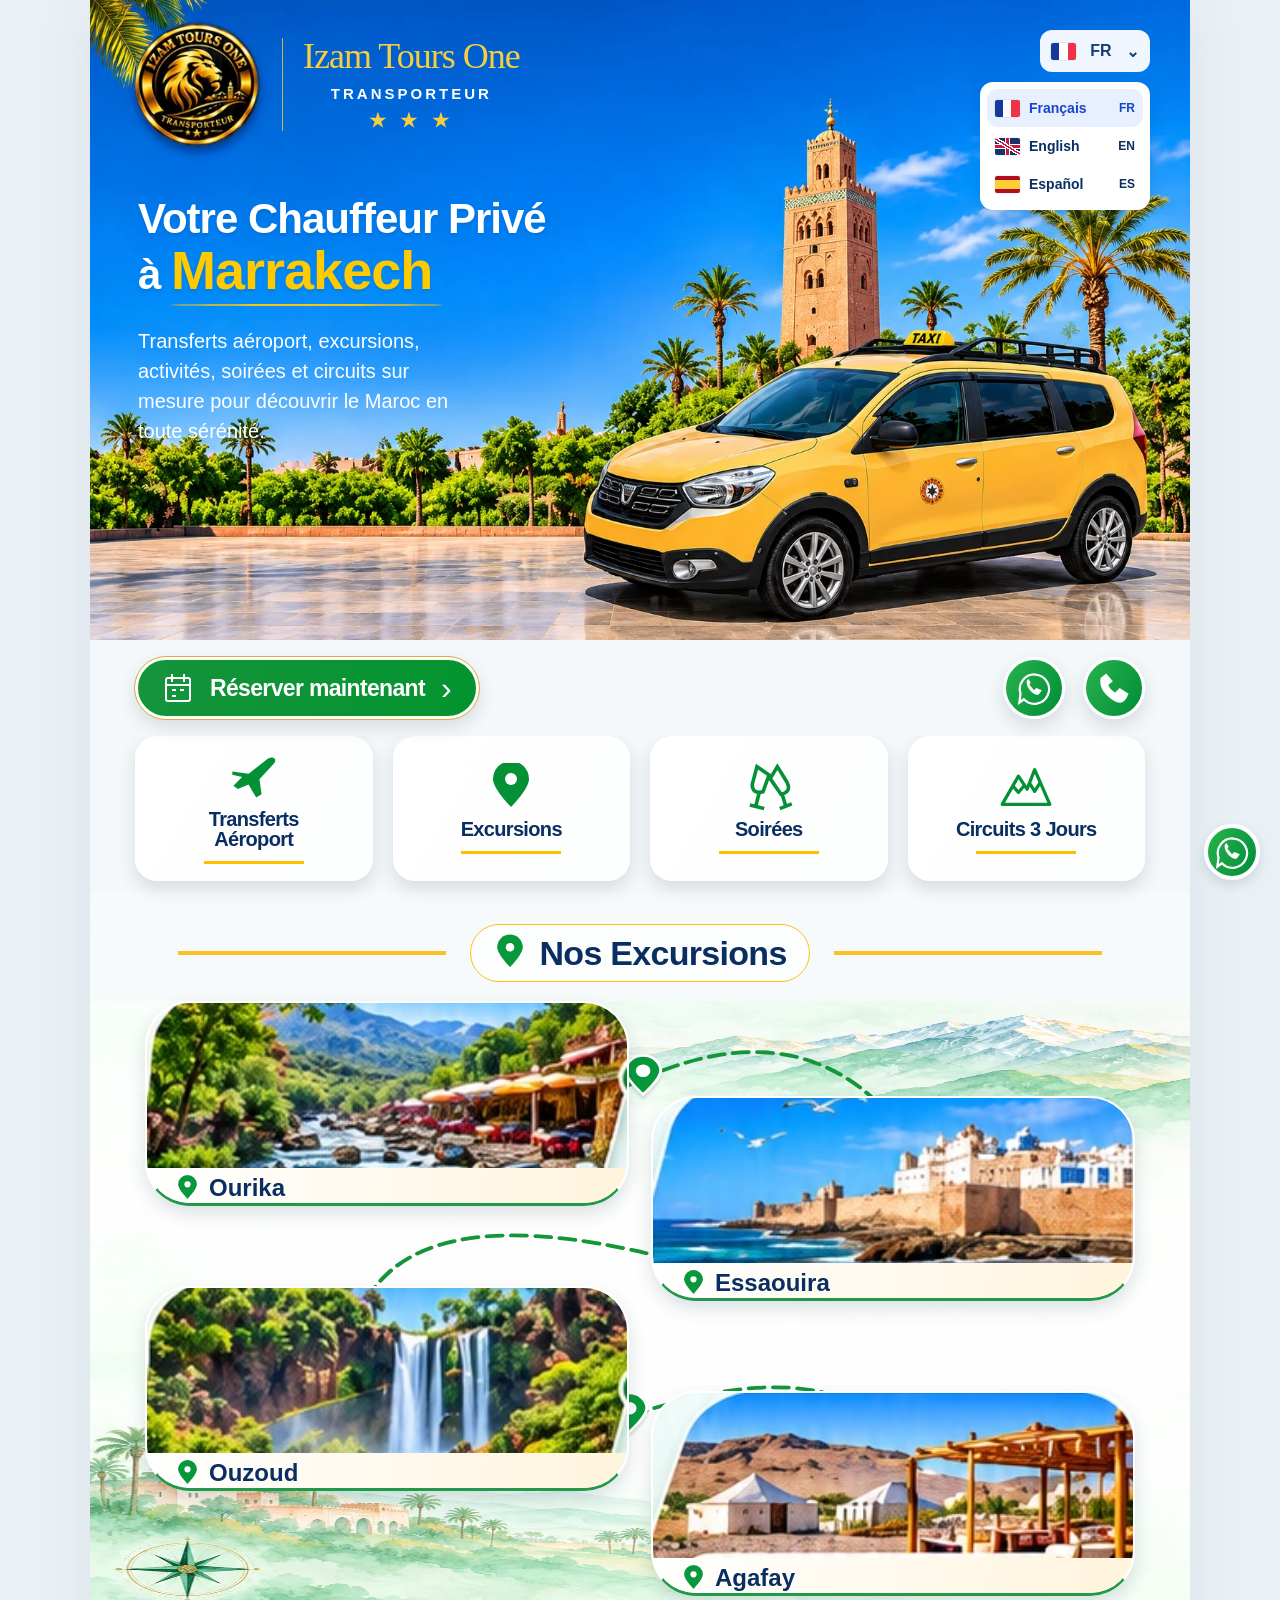
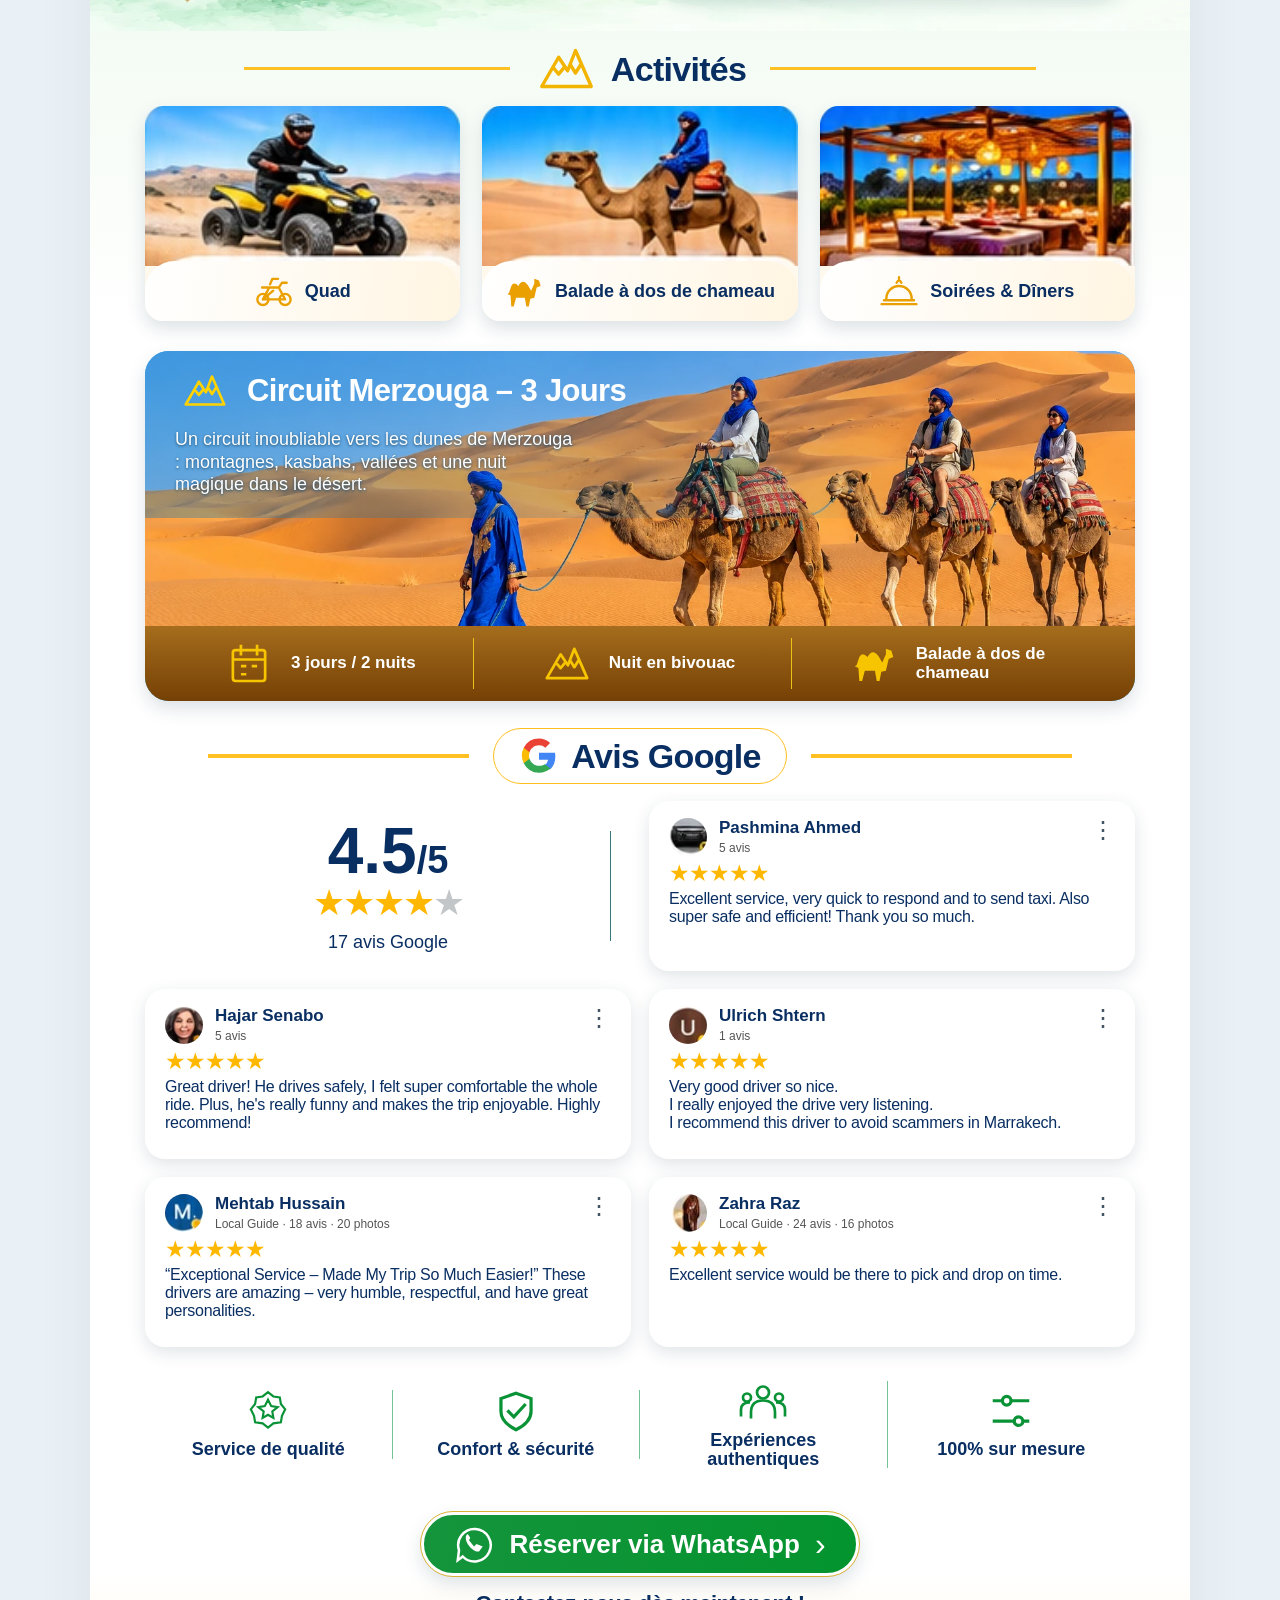
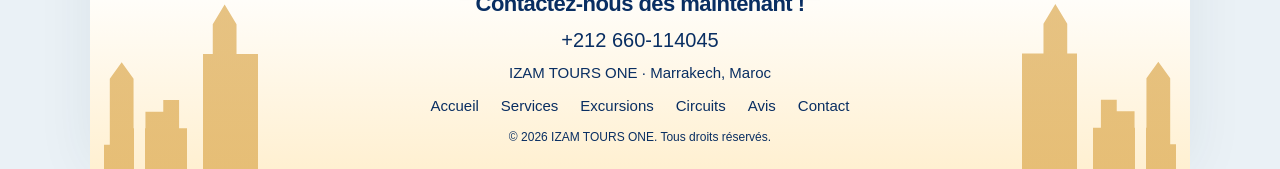
==== index.html @ 0bc553b9 "Build Izam Tours multilingual landing page" ====
<!doctype html>
<html lang="fr"><head><meta charset="utf-8"><meta name="viewport" content="width=device-width,initial-scale=1"><title>IZAM TOURS ONE — Chauffeur privé à Marrakech</title><meta name="description" content="Transport privé à Marrakech avec IZAM TOURS ONE : transferts aéroport, Ourika, Essaouira, Ouzoud, Agafay et circuit Merzouga."><meta property="og:title" content="IZAM TOURS ONE — Marrakech"><meta property="og:description" content="Transferts, excursions et circuits privés au Maroc."><meta property="og:image" content="assets/images/hero-generated.webp"><link rel="stylesheet" href="css/style.css"><link rel="stylesheet" href="css/reference.css"><script defer src="js/app.js"></script></head>
<body><svg class="sprite" xmlns="http://www.w3.org/2000/svg"><defs><symbol id="pin" viewBox="0 0 24 24"><path d="M12 22S3 13 3 8a9 9 0 0 1 18 0c0 5-9 14-9 14Z" fill="currentColor"/><circle cx="12" cy="8" r="3" fill="white"/></symbol><symbol id="mountain" viewBox="0 0 48 40"><path d="m2 36 15-26 8 12 7-18 14 32H2Zm10-17 5 6 5-6m5-3 5 8 5-8" fill="none" stroke="currentColor" stroke-width="3" stroke-linejoin="round"/></symbol><symbol id="plane" viewBox="0 0 48 40"><path d="m4 15 15 2L37 3c5-3 9 1 5 5L29 22l2 14-5 3-7-12-10 4-4-3 8-8-9-2Z" fill="currentColor"/></symbol><symbol id="wa" viewBox="0 0 32 32"><path d="M7 26 3 29l1-8a13 13 0 1 1 3 5Z" fill="none" stroke="currentColor" stroke-width="2"/><path d="M11 8c-5 3 3 15 9 14l3-4-5-2-2 2-4-5 1-2Z" fill="currentColor"/></symbol><symbol id="calendar" viewBox="0 0 32 32"><rect x="4" y="6" width="24" height="23" rx="2" fill="none" stroke="currentColor" stroke-width="2"/><path d="M4 13h24M10 2v8M22 2v8M10 18h4m4 0h4m-12 6h4" stroke="currentColor" stroke-width="2"/></symbol><symbol id="glass" viewBox="0 0 40 40"><path d="m10 3-4 15q0 8 9 6l5-14Zm2 21-3 12m-5-1 12 3M27 3l8 13q4 8-5 10L21 13Zm4 23 3 10m-5 2 10-4" fill="none" stroke="currentColor" stroke-width="3"/></symbol><symbol id="shield" viewBox="0 0 40 40"><path d="m20 3 14 5v12q0 10-14 17Q6 30 6 20V8ZM12 19l6 6 11-12" fill="none" stroke="currentColor" stroke-width="3"/></symbol><symbol id="quad" viewBox="0 0 48 40"><g fill="none" stroke="currentColor" stroke-width="3" stroke-linecap="round" stroke-linejoin="round"><circle cx="10" cy="30" r="7"/><circle cx="38" cy="30" r="7"/><path d="m10 30 8-15h12l8 15H10l13-11m-4-8 3-7h7m1 11 4-6h6M16 15H9"/></g></symbol>
<symbol id="camel" viewBox="0 0 48 40"><path d="m5 22 3-9q3-6 9 0 5-10 12-1l4 7 4-9V4l6 2 2 7-5 2-3 13-5 1-2 10h-3l-2-11H14l-3 11H8L7 25 3 23Z" fill="currentColor"/></symbol>
<symbol id="dinner" viewBox="0 0 48 40"><g fill="none" stroke="currentColor" stroke-width="3" stroke-linecap="round"><path d="M5 31h38M2 36h44M8 29a16 16 0 0 1 32 0M21 9q3-6 6 0M24 4V2"/></g></symbol>
<symbol id="people" viewBox="0 0 48 40"><g fill="none" stroke="currentColor" stroke-width="2.7"><circle cx="24" cy="10" r="6"/><circle cx="8" cy="15" r="4"/><circle cx="40" cy="15" r="4"/><path d="M12 36v-6q0-12 12-12t12 12v6M2 34v-7q0-7 9-7m26 0q9 0 9 7v7"/></g></symbol>
<symbol id="sliders" viewBox="0 0 40 40"><g fill="none" stroke="currentColor" stroke-width="3"><path d="M3 10h9m8 0h17M3 29h20m8 0h6"/><circle cx="16" cy="10" r="4"/><circle cx="27" cy="29" r="4"/></g></symbol>
<symbol id="badge" viewBox="0 0 40 40"><path d="m20 2 5 4 6 1 1 6 4 5-3 6-1 6-7 1-5 4-5-4-7-1-1-6-3-6 4-5 1-6 6-1Zm0 7 3 6 6 1-5 4 1 6-5-3-5 3 1-6-5-4 6-1Z" fill="none" stroke="currentColor" stroke-width="2"/></symbol>
<symbol id="phone" viewBox="0 0 32 32"><path d="M9 3 4 7q-2 12 13 21 6 3 10-3l2-4-8-5-4 4q-5-3-6-7l4-3Z" fill="currentColor"/></symbol></defs></svg>
<main><section class="hero" id="home"><img class="hero-photo" src="assets/images/hero-generated.webp" alt="Taxi jaune IZAM TOURS ONE devant la Koutoubia et les palmiers de Marrakech" fetchpriority="high"><header><a class="brand" href="#home"><img src="assets/images/logo.webp" alt="IZAM TOURS ONE"><span>Izam Tours One<small>TRANSPORTEUR</small><b>★ ★ ★</b></span></a><div class="header-controls"><button id="languageToggle" aria-expanded="true" aria-controls="languages"> <span id="currentFlag" class="flag fr"></span><span id="currentLanguage">FR</span><span>⌄</span></button><div id="languages"><button data-lang="fr"><span class="flag fr"></span>Français <small>FR</small></button><button data-lang="en"><span class="flag en"></span>English <small>EN</small></button><button data-lang="es"><span class="flag es"></span>Español <small>ES</small></button></div><button class="menu-toggle" id="menuToggle" aria-expanded="false" aria-controls="navigation" data-label="menu">☰</button></div><nav id="navigation" hidden></nav></header><div class="hero-copy"><h1><span data-i18n="heading">Votre Chauffeur Privé</span><br><span data-i18n="in">à</span> <em>Marrakech</em></h1><p data-i18n="intro"></p></div></section>
<div class="hero-actions"><button class="primary" data-book><svg><use href="#calendar"/></svg><span data-i18n="book"></span><b>›</b></button><button class="circle" data-wa="general" data-label="whatsapp"><svg><use href="#wa"/></svg></button><a class="circle phone" href="tel:+212660114045" data-label="call"><svg aria-hidden="true"><use href="#phone"/></svg></a></div>
<section class="services" id="services"></section>
<section class="excursions" id="excursions"><h2><span><svg><use href="#pin"/></svg><span data-i18n="excursions"></span></span></h2><div class="routes"><svg class="route-lines" viewBox="0 0 576 420" preserveAspectRatio="none" aria-hidden="true"><defs><marker id="routeArrow" viewBox="0 0 10 10" refX="8" refY="5" markerWidth="4" markerHeight="4" orient="auto-start-reverse"><path d="M0 0 10 5 0 10" fill="#149638" stroke="none"/></marker></defs><path d="M276 59Q390-8 450 105M305 172Q130 120 120 240M270 282Q430 210 470 350" marker-end="url(#routeArrow)"/><g class="route-pins"><use href="#pin" x="276" y="35" width="27" height="32"/><use href="#pin" x="300" y="150" width="27" height="32"/><use href="#pin" x="268" y="260" width="27" height="32"/></g></svg><div id="destinations"></div></div></section>
<section class="activities" id="activities"><h2><span><svg class="gold"><use href="#mountain"/></svg><span data-i18n="activities"></span></span></h2><div class="activity-grid" id="activityCards"></div></section>
<section class="desert" id="tours"><img src="assets/images/merzouga-generated.webp" alt="Caravane de chameaux dans les dunes du Sahara à Merzouga" loading="lazy"><div class="desert-copy"><h2><svg><use href="#mountain"/></svg><span data-i18n="merzougaTitle"></span></h2><p data-i18n="merzougaDescription"></p></div><div class="desert-features"><span><svg aria-hidden="true"><use href="#calendar"/></svg><b data-i18n="nights"></b></span><span><svg aria-hidden="true"><use href="#mountain"/></svg><b data-i18n="camp"></b></span><span><svg aria-hidden="true"><use href="#camel"/></svg><b data-i18n="camel"></b></span></div><button class="desert-book" data-wa="merzouga" data-i18n="bookTour"></button></section>
<section class="reviews" id="reviews"><h2><span><svg class="google" aria-label="Google" viewBox="0 0 48 48"><path fill="#4285f4" d="M43.6 24.5c0-1.5-.1-3-.4-4.5H24v8.5h11a9.4 9.4 0 0 1-4.1 6.2v5.2h6.7c3.9-3.6 6-8.9 6-15.4Z"/><path fill="#34a853" d="M24 44c5.5 0 10.1-1.8 13.6-5l-6.7-5.2c-1.8 1.2-4.1 2-6.9 2-5.3 0-9.8-3.6-11.4-8.5H5.7v5.3A20.5 20.5 0 0 0 24 44Z"/><path fill="#fbbc05" d="M12.6 27.3a12.3 12.3 0 0 1 0-7.8v-5.3H5.7a20.4 20.4 0 0 0 0 18.4Z"/><path fill="#ea4335" d="M24 11.2c3 0 5.5 1 7.6 3l5.7-5.7A19.2 19.2 0 0 0 24 3 20.5 20.5 0 0 0 5.7 14.2l6.9 5.3c1.6-4.9 6.1-8.3 11.4-8.3Z"/></svg><span data-i18n="reviews"></span></span></h2><div class="reviews-grid"><div class="rating"><strong>4.5<small>/5</small></strong><div class="stars">★★★★<span>★</span></div><p data-i18n="reviewCount"></p></div><article><div class="review-top"><img class="review-avatar" src="assets/images/reviewer-pashmina.webp" alt="" loading="lazy"><div><h3>Pashmina Ahmed</h3><small>5 avis</small></div></div><div class="stars">★★★★★</div><p>Excellent service, very quick to respond and to send taxi. Also super safe and efficient! Thank you so much.</p></article><article><div class="review-top"><img class="review-avatar" src="assets/images/reviewer-hajar.webp" alt="" loading="lazy"><div><h3>Hajar Senabo</h3><small>5 avis</small></div></div><div class="stars">★★★★★</div><p>Great driver! He drives safely, I felt super comfortable the whole ride. Plus, he's really funny and makes the trip enjoyable. Highly recommend!</p></article><article><div class="review-top"><img class="review-avatar" src="assets/images/reviewer-ulrich.webp" alt="" loading="lazy"><div><h3>Ulrich Shtern</h3><small>1 avis</small></div></div><div class="stars">★★★★★</div><p>Very good driver so nice.<br>I really enjoyed the drive very listening.<br>I recommend this driver to avoid scammers in Marrakech.</p></article><article><div class="review-top"><img class="review-avatar" src="assets/images/reviewer-mehtab.webp" alt="" loading="lazy"><div><h3>Mehtab Hussain</h3><small>Local Guide · 18 avis · 20 photos</small></div></div><div class="stars">★★★★★</div><p>“Exceptional Service – Made My Trip So Much Easier!” These drivers are amazing – very humble, respectful, and have great personalities.</p></article><article><div class="review-top"><img class="review-avatar" src="assets/images/reviewer-zahra.webp" alt="" loading="lazy"><div><h3>Zahra Raz</h3><small>Local Guide · 24 avis · 16 photos</small></div></div><div class="stars">★★★★★</div><p>Excellent service would be there to pick and drop on time.</p></article></div></section>
<section class="trust" id="trust"></section><footer id="contact"><button class="primary" data-wa="general"><svg><use href="#wa"/></svg><span data-i18n="finalCta"></span><b>›</b></button><h3 data-i18n="contactNow"></h3><a href="tel:+212660114045">+212 660-114045</a><p>IZAM TOURS ONE · Marrakech, Maroc</p><nav id="footerNav"></nav><small>© <span id="year"></span> IZAM TOURS ONE. <span data-i18n="rights"></span></small></footer></main>
<button class="floating-wa circle" data-wa="general" data-label="whatsapp"><svg><use href="#wa"/></svg></button>
<dialog id="reservation"><button class="close" id="closeModal" data-label="close">×</button><h2 data-i18n="reservation"></h2><form id="bookingForm"><label><span data-i18n="service"></span><select name="service" id="serviceSelect" required></select></label><label id="transferField"><span data-i18n="transfer"></span><select name="transfer"><option value="airport_arrival" data-i18n="arrival"></option><option value="airport_departure" data-i18n="departure"></option></select></label><div class="form-row"><label><span data-i18n="date"></span><input type="date" name="date" required></label><label><span data-i18n="passengers"></span><input type="number" name="passengers" min="1" max="50" value="2" required></label></div><label><span data-i18n="pickup"></span><input name="pickup" required maxlength="200"></label><label><span data-i18n="destination"></span><input name="destination" maxlength="200"></label><label><span data-i18n="name"></span><input name="name" autocomplete="name" maxlength="100"></label><label><span data-i18n="details"></span><textarea name="details" rows="3" maxlength="1500"></textarea></label><p class="privacy" data-i18n="privacy"></p><p id="formError" role="alert"></p><button class="primary" type="submit"><svg><use href="#wa"/></svg><span data-i18n="confirm"></span></button></form></dialog></body></html>
---- css/style.css ----
:root{--blue:#092e62;--green:#07983b;--gold:#ffbe00;--shadow:0 5px 12px #12324824}*{box-sizing:border-box}html{scroll-behavior:smooth;scroll-padding-top:20px}body{margin:0;color:var(--blue);font-family:Arial,Helvetica,sans-serif;background:#edf6f8}button,input,select,textarea{font:inherit}button,a{-webkit-tap-highlight-color:transparent}button{cursor:pointer}button:focus-visible,a:focus-visible,input:focus-visible,select:focus-visible,textarea:focus-visible{outline:3px solid #ffbc00;outline-offset:4px}a{color:inherit;text-decoration:none}button{color:inherit}svg{width:32px;height:32px;flex-shrink:0}.sprite{position:absolute;width:0;height:0}main{max-width:900px;margin:auto;background:linear-gradient(#f7fafc 25%,#f0fbf1 45%,white 65%);overflow:hidden;box-shadow:0 0 55px #14334b12}.hero{position:relative;aspect-ratio:576/414;isolation:isolate;background:#0876ce}.hero-photo{position:absolute;width:100%;height:100%;object-fit:cover;z-index:-2}.hero:after{content:'';position:absolute;inset:0 39% 23% 0;background:linear-gradient(105deg,#07519b 10%,#0478ce 70%,transparent);z-index:-1}header{display:flex;align-items:flex-start;justify-content:space-between;padding:2% 5%;position:relative}.brand{display:flex;align-items:center;gap:12px;width:76%}.brand img{width:30%;border-radius:50%;box-shadow:0 3px 5px #0006}.brand>span{font-family:Georgia,serif;color:#ffd242;font-size:clamp(18px,4.7vw,39px);white-space:nowrap}.brand small{display:block;text-align:center;font:600 clamp(9px,1.8vw,18px) Arial;letter-spacing:3px;color:white;margin-top:8px}.brand b{display:block;font-size:18px;text-align:center;margin-top:4px}.header-controls{position:relative;display:flex;gap:6px;align-items:center}#languageToggle{display:flex;align-items:center;gap:6px;border:0;background:#eff6ff;border-radius:11px;padding:9px;color:#153d76;font-weight:bold}#languages{position:absolute;right:0;top:44px;background:white;padding:6px;border-radius:13px;box-shadow:var(--shadow);z-index:10;min-width:152px}#languages button{display:flex;align-items:center;gap:9px;border:0;background:white;width:100%;padding:10px;border-radius:7px;text-align:left}#languages button:hover{background:#eaf1ff}#languages small{margin-left:auto}.flag{display:inline-block;width:23px;height:16px;border-radius:2px;box-shadow:0 0 1px #888}.fr{background:linear-gradient(90deg,#173a9a 33%,white 33% 66%,#ed3345 66%)}.es{background:linear-gradient(#b30d21 25%,#ffce34 25% 75%,#b30d21 75%)}.en{background:linear-gradient(32deg,transparent 43%,white 43% 48%,#cf1435 48% 53%,white 53% 58%,transparent 58%),linear-gradient(90deg,transparent 39%,white 39% 44%,#cf1435 44% 57%,white 57% 62%,transparent 62%),linear-gradient(transparent 33%,white 33% 39%,#cf1435 39% 60%,white 60% 66%,transparent 66%),#16346b}.menu-toggle{background:white;border:0;border-radius:7px;padding:7px;font-size:18px}#navigation{position:absolute;right:5%;top:65px;z-index:9;background:white;border-radius:12px;padding:15px;box-shadow:var(--shadow)}#navigation a{display:block;padding:9px}.hero-copy{padding:0 6%;position:relative;margin-top:0}.hero h1{font-size:clamp(23px,5.2vw,46px);line-height:1.12;margin:4px 0 20px;color:white;max-width:70%;letter-spacing:-.5px}.hero h1 em{font-style:normal;color:#ffca00;font-size:1.12em}.hero-copy p{color:white;font-size:clamp(13px,2.8vw,23px);line-height:1.3;width:48%;margin:0}.hero-actions{display:flex;gap:12px;align-items:center;padding:0 5%;margin-top:-2px;position:relative}.primary{display:inline-flex;align-items:center;justify-content:center;gap:12px;border:2px solid white;outline:1px solid #e5b33a;background:linear-gradient(100deg,#15943c,#03942e);box-shadow:var(--shadow);color:white;border-radius:40px;font-weight:800;font-size:clamp(15px,3.3vw,25px);padding:12px 20px;min-height:52px}.primary b{font-size:32px;line-height:20px}.hero-actions .primary{margin-right:auto}.circle{display:flex;align-items:center;justify-content:center;background:linear-gradient(120deg,#28b34d,#008d37);border:2px solid white;border-radius:50%;width:54px;height:54px;color:white;box-shadow:var(--shadow);flex-shrink:0}.phone{font-size:32px}.services{display:grid;grid-template-columns:repeat(4,1fr);gap:10px;margin:14px 5% 12px}.service{border:0;border-radius:20px;background:linear-gradient(120deg,white,#fdfefe);box-shadow:var(--shadow);min-height:107px;font-weight:800;font-size:clamp(12px,2.7vw,20px);padding:12px 4px;display:flex;flex-direction:column;align-items:center;justify-content:center;gap:5px}.service svg{color:#049135;width:42px;height:38px}.service:after{content:'';width:50%;height:3px;background:var(--gold);margin-top:3px}h2{font-size:clamp(23px,4.6vw,35px);margin:16px 5%;display:flex;align-items:center;gap:14px;justify-content:center}h2:before,h2:after{content:'';height:2px;background:#ffc024;flex:1}h2>span{display:flex;align-items:center;gap:8px;white-space:nowrap}.excursions h2>span,.reviews h2>span{border:1px solid #ffbe20;border-radius:30px;padding:6px 15px;background:#ffffffb0}h2 svg{color:var(--green)}.routes{position:relative;height:420px;margin:0 5%;background:radial-gradient(ellipse at 95% 40%,#bdece960,transparent 60%),radial-gradient(ellipse at 10% 90%,#b2e9ba55,transparent 65%)}.route-lines{position:absolute;inset:0;width:100%;height:100%;overflow:visible}.route-lines path{stroke:#149638;stroke-width:2.5;stroke-dasharray:9 5;fill:none;stroke-linecap:round}.mountain-decoration{position:absolute;right:4%;top:-25px;color:#9bd5ba70;font-size:140px;line-height:1}.destination{position:absolute;width:51%;background:linear-gradient(100deg,white,#fff8e7);border:0;border-bottom:2px solid #239f48;border-radius:38px 38px 35px 35px;overflow:hidden;padding:0;box-shadow:var(--shadow);text-align:left;transition:transform .2s}.destination:nth-child(1){left:0;top:0}.destination:nth-child(2){right:0;top:70px}.destination:nth-child(3){left:0;top:185px}.destination:nth-child(4){right:0;top:255px}.destination img{width:100%;height:105px;object-fit:cover;display:block}.destination span{display:flex;align-items:center;gap:6px;font-weight:800;font-size:22px;padding:2px 20px}.destination svg{color:var(--green);width:25px;height:29px}.destination:hover,.activity:hover,.service:hover{transform:translateY(-4px)}.gold{color:#efaf00} .activities h2{margin-top:0}.activity-grid{display:grid;grid-template-columns:repeat(3,1fr);gap:12px;margin:0 5% 16px}.activity{padding:0;border:0;overflow:hidden;border-radius:15px;background:#fff9ed;box-shadow:var(--shadow);transition:transform .2s}.activity img{width:100%;height:105px;object-fit:cover;display:block}.activity span{min-height:46px;display:flex;align-items:center;justify-content:center;gap:7px;font-size:clamp(12px,2.4vw,19px);font-weight:800;padding:5px}.activity svg{color:#e9a000}.desert{position:relative;margin:0 5% 10px;overflow:hidden;border-radius:18px;box-shadow:var(--shadow);background:#068ee1;min-height:240px;color:white}.desert>img{display:block;width:100%;height:230px;object-fit:cover}.desert-copy{position:absolute;top:0;left:0;padding:10px 20px;background:linear-gradient(90deg,#1786c78c,transparent);width:100%}.desert h2{margin:0;font-size:clamp(18px,3.7vw,30px);justify-content:flex-start;gap:7px}.desert h2:before,.desert h2:after{display:none}.desert h2 svg{color:#ffd300;width:44px}.desert p{max-width:54%;font-size:clamp(12px,2.4vw,19px);line-height:1.25;margin-top:5px}.desert-features{display:flex;justify-content:space-around;gap:10px;background:#91500ae6;padding:10px;font-size:14px;font-weight:bold}.desert-features span{flex:1;text-align:center;border-right:1px solid #eac117}.desert-features span:last-child{border:0}.desert-book{display:block;width:100%;background:#975b0b;border:0;border-top:1px solid #e2b743;color:white;padding:9px;font-weight:bold}.reviews-grid{display:grid;grid-template-columns:1fr 1fr;gap:12px;margin:0 5%}.reviews article{background:#fff;border-radius:18px;padding:12px 14px;box-shadow:var(--shadow);font-size:14px}.reviews article h3{margin:0;font-size:15px}.reviews article small{font-size:11px;color:#555}.reviews article p{margin:0;line-height:1.2}.stars{color:#ffb700;font-size:23px;letter-spacing:-2px;line-height:1.1}.rating{align-self:center;text-align:center}.rating strong{font-size:48px}.rating small{font-size:30px}.rating .stars{font-size:32px}.rating .stars span{color:#c3c6c8}.rating p{margin:5px}.google{font-size:38px;color:#4285f4;font-family:Arial;line-height:1}.source-note{font-size:12px;color:#6a7783;text-align:center;margin:16px 6%}.trust{display:grid;grid-template-columns:repeat(4,1fr);margin:18px 5%;gap:8px}.trust div{text-align:center;font-size:clamp(11px,2.4vw,18px);font-weight:800;border-right:1px solid #63bd85;padding:0 5px}.trust div:last-child{border:0}.trust svg{display:block;margin:auto auto 5px;color:#0a9336;width:38px;height:38px}footer{text-align:center;background:radial-gradient(ellipse at bottom,#ffe2a3,transparent 60%);padding:12px 5% 25px}footer .primary{padding:12px 28px}footer h3{margin:12px 0 8px}footer p{font-size:14px}footer nav{display:flex;justify-content:center;flex-wrap:wrap;gap:12px;font-size:13px;margin:16px 0}footer small{font-size:11px}.floating-wa{position:fixed;bottom:20px;right:20px;z-index:15;width:54px;height:54px}dialog{border:0;border-radius:24px;width:min(94%,530px);padding:26px;color:var(--blue);max-height:90dvh;box-shadow:0 15px 80px #0005}dialog::backdrop{background:#062852b8;backdrop-filter:blur(4px)}dialog h2{font-size:24px;margin:5px 25px 22px}.close{position:absolute;right:14px;top:9px;background:none;border:0;font-size:32px}form label{display:flex;flex-direction:column;gap:7px;margin-bottom:14px;font-size:14px;font-weight:bold}input,select,textarea{width:100%;border:1px solid #c8d7db;background:#f9fcfb;border-radius:9px;padding:12px;color:var(--blue)}.form-row{display:grid;grid-template-columns:1fr 1fr;gap:12px}.privacy{font-size:12px;line-height:1.5;color:#586976}form .primary{width:100%;font-size:17px}#formError{color:#b22d27;font-size:14px}[hidden]{display:none!important}@media(min-width:768px){.hero-copy{margin-top:20px}.hero h1{margin-bottom:28px}.routes{height:575px}.destination img{height:160px}.destination:nth-child(2){top:105px}.destination:nth-child(3){top:270px}.destination:nth-child(4){top:375px}.route-lines{height:100%}.activity img{height:150px}.desert>img{height:300px}.reviews article{font-size:17px;padding:18px}.reviews article h3{font-size:18px}.services{margin-top:20px}.service{min-height:140px}}@media(max-width:390px){header{padding:3%}.brand{gap:6px}.brand>span{font-size:19px}.brand small{letter-spacing:1.5px}.brand b{font-size:12px}.header-controls{gap:3px}#languageToggle{padding:6px;font-size:12px}.menu-toggle{padding:4px;font-size:16px}.hero h1{font-size:22px;margin-bottom:12px}.hero-copy p{font-size:12px}.hero-actions{gap:6px}.primary{padding:9px 12px;gap:6px;min-height:45px}.primary svg{width:24px;height:24px}.circle{width:42px;height:42px}.services{gap:7px}.service{min-height:91px;border-radius:15px}.service svg{width:32px;height:31px}.routes{height:365px}.destination img{height:85px}.destination span{font-size:17px;padding:2px 10px}.destination:nth-child(2){top:65px}.destination:nth-child(3){top:165px}.destination:nth-child(4){top:230px}.activity-grid{gap:8px}.activity img{height:75px}.activity svg{width:23px}.activity span{font-size:11px}.desert>img{height:190px}.desert-copy{padding:9px}.desert-features{font-size:11px}.reviews article{font-size:11px;padding:10px}.reviews article h3{font-size:12px}.reviews article small{font-size:9px}.rating strong{font-size:40px}.rating p{font-size:13px}h2{gap:9px;font-size:22px}.reviews h2>span,.excursions h2>span{padding:5px 10px}}@media(prefers-reduced-motion:reduce){html{scroll-behavior:auto}*,*:before,*:after{transition:none!important}}
.hero:before,.hero:after{display:none}
.hero{aspect-ratio:576/420}
.hero-photo{object-fit:fill}
.hero-copy{margin-top:0}
.hero-copy h1{text-shadow:0 2px 3px #123e7130}
.hero-copy p{width:46%;text-shadow:0 1px 3px #07579e}
.hero-actions{margin-top:-5px;padding-top:0;padding-bottom:0}
.routes{background:url('../assets/images/map-generated.webp') center/100% 100% no-repeat}
.excursions{background:linear-gradient(white,#f0faf3)}
.destination{border:1px solid #ffffff;border-bottom:2px solid #21994b}
.destination span{background:linear-gradient(100deg,white,#fff4dc);position:relative}
.destination span svg{filter:drop-shadow(0 1px 0 white)}
.activity span{border-radius:22px 22px 0 0;background:linear-gradient(100deg,white,#fff5e2);position:relative;margin-top:-5px}
.desert{min-height:0}
.desert>img{object-position:center 65%}
.desert-copy{background:linear-gradient(90deg,#09629a44,transparent)}
.desert-features{background:linear-gradient(#a56d1d,#754005);padding:10px 12px}
.desert-features>span{display:flex;align-items:center;justify-content:center;gap:8px}
.desert-features svg{color:#f7c500;width:35px;height:35px}
.desert-features b{font-size:inherit;max-width:100px;text-align:left}
.google{width:34px;height:34px}
.route-pins{color:#07983b;stroke:white;stroke-width:1.5;filter:drop-shadow(0 2px 1px #28633c33)}
.route-lines marker path{stroke:none;stroke-dasharray:none;fill:#149638}
.review-top{display:flex;gap:8px;align-items:center;margin-bottom:4px}
.review-avatar{width:32px;height:32px;object-fit:cover;border-radius:50%;background:#e5eef1}
.review-top:after{content:'⋮';margin-left:auto;align-self:start;color:#456;font-size:20px}
.reviews article .stars{margin-top:2px}
.trust svg{height:35px;width:38px}
.brand img{box-shadow:0 3px 7px #001e6690}
footer{position:relative;isolation:isolate}
footer:before,footer:after{content:'';position:absolute;z-index:-1;bottom:0;width:20%;height:105px;opacity:.55;background:linear-gradient(90deg,transparent 7%,#d9a344 7% 22%,transparent 22% 28%,#d9a344 28% 49%,transparent 49% 57%,#d9a344 57% 85%,transparent 85%);clip-path:polygon(0 100%,0 85%,10% 85%,10% 45%,16% 35%,22% 45%,22% 75%,28% 75%,28% 65%,37% 65%,37% 58%,45% 58%,45% 75%,57% 75%,57% 30%,62% 30%,62% 12%,68% 0,74% 12%,74% 30%,85% 30%,85% 80%,100% 80%,100% 100%)}footer:before{left:0}footer:after{right:0;transform:scaleX(-1)}
@media(min-width:768px){.hero-copy{margin-top:10px}.hero-copy p{max-width:360px}.desert-features{font-size:17px}.review-avatar{width:40px;height:40px}}
@media(max-width:390px){.hero-copy p{width:47%}.hero-copy h1{max-width:75%}.hero-actions .primary{font-size:14px}.desert-features svg{width:27px;height:27px}.desert-features>span{gap:5px}}
---- css/reference.css ----
/* Reference geometry: every cqw measurement scales from the supplied 576px composition. */
body{background:#eaf1f6}main{container-type:inline-size;max-width:768px;background:#fff;--shadow:0 .7cqw 1.6cqw #183a4e26}
.hero{height:71.875cqw;aspect-ratio:auto;background:linear-gradient(110deg,#074d91 0%,#0470cf 52%,#07a1fa 100%)}
.hero-photo{height:75cqw;width:100%;object-fit:fill;clip-path:polygon(0 74%,51% 74%,51% 45%,60% 45%,60% 30%,71% 30%,71% 37%,100% 37%,100% 100%,56% 100%,56% 96%,0 96%)}
.hero:before{display:block;content:'';position:absolute;top:0;left:0;width:8cqw;height:23cqw;background:url('../assets/images/hero-reference.webp') 0 0/100cqw 75cqw;z-index:-1}
header{height:23.6cqw;padding:0;display:block}.brand{position:absolute;left:8cqw;top:1.4cqw;width:auto;gap:3cqw}.brand img{width:21.8cqw;height:21.5cqw;border-radius:50%;object-fit:cover;box-shadow:0 .5cqw .8cqw #001c6790}.brand>span{font-size:5.35cqw;line-height:1.05;letter-spacing:-.25cqw;border-left:1px solid #ccb158;padding-left:2cqw;color:#f7ce3e}.brand small{font-size:2.2cqw;letter-spacing:.37cqw;margin:1cqw 0 0}.brand b{font-size:2.7cqw;letter-spacing:.6cqw;margin:1cqw 0 0}
.header-controls{position:absolute;top:3cqw;right:4.8cqw;display:block;z-index:12}#languageToggle{width:16.8cqw;height:5.8cqw;min-height:0;justify-content:space-around;gap:.7cqw;border-radius:1.7cqw;padding:.6cqw 1cqw;font-size:2.3cqw}.flag{width:3.7cqw;height:2.6cqw;border-radius:.2cqw}#languages{top:7cqw;right:0;min-width:0;width:23.5cqw;border-radius:2cqw;padding:1cqw;box-shadow:0 .5cqw 1.3cqw #112d6a25}#languages button{font-size:2cqw;padding:1.2cqw .8cqw;gap:1cqw;height:5.3cqw;border-radius:1cqw;font-weight:600}#languages button[aria-pressed=true]{background:#e8f0ff;color:#1746c4}#languages small{font-size:1.7cqw}.menu-toggle{position:absolute;top:21cqw;right:0;font-size:2.4cqw;width:4.7cqw;height:4.7cqw;padding:0;opacity:.8;background:#eaf5ff;border-radius:1cqw}#navigation{top:28cqw;right:4.8cqw;padding:2cqw;font-size:3cqw}
.hero-copy{position:absolute;left:6.1cqw;top:24cqw;margin:0;padding:0;width:75cqw}.hero h1{font-size:5.55cqw;line-height:1.08;letter-spacing:-.08cqw;max-width:none;margin:0;font-weight:800}.hero h1 em{font-size:7cqw;line-height:1.04;position:relative}.hero h1 em:after{content:'';position:absolute;left:0;right:-1cqw;bottom:-.6cqw;border-bottom:.4cqw solid #fbc611;border-radius:50%}.hero-copy p{font-size:2.78cqw;line-height:1.31;width:41cqw;max-width:none;margin:4.4cqw 0 0;text-shadow:none}
.hero-actions{height:10.4cqw;margin:0;padding:0 5cqw;gap:2.5cqw;background:linear-gradient(#ebedef77,#f6f8fa)}.primary{font-size:3.65cqw;line-height:1;min-height:0;height:8.6cqw;padding:0 3.4cqw;gap:1.7cqw;border:.35cqw solid white;outline:.15cqw solid #d8b134;border-radius:6cqw;white-space:nowrap}.primary svg{width:4.8cqw;height:4.8cqw}.primary b{font-size:5cqw;line-height:1;font-weight:400}.hero-actions .primary{width:49.5cqw;justify-content:space-between;margin-right:auto}.hero-actions .primary span{font-size:3.6cqw;letter-spacing:-.06cqw}.circle{width:8.8cqw;height:8.8cqw;border:.35cqw solid white}.circle svg{width:5.6cqw;height:5.6cqw}.hero-actions .phone svg{width:4.9cqw;height:4.9cqw}
.services{height:18cqw;margin:0;padding:0 4.5cqw;gap:1.7cqw;background:#f5f8fa}.service{border-radius:3.3cqw;min-height:0;height:18cqw;padding:1.5cqw .6cqw 1cqw;gap:.5cqw;line-height:1.02;font-size:2.95cqw;letter-spacing:-.06cqw}.service svg{height:6.4cqw;width:7.5cqw}.service span{max-width:18cqw}.service:first-child span{max-width:16cqw}.service:last-child span{max-width:13cqw}.service:after{height:.5cqw;width:48%;margin-top:.8cqw}
h2{height:8cqw;margin:0 8cqw;gap:2.4cqw;font-size:4.9cqw;line-height:1;font-weight:800;letter-spacing:-.12cqw}h2:before,h2:after{height:.35cqw}h2>span{gap:1.1cqw}h2 svg{width:5cqw;height:5.5cqw}.excursions{background:linear-gradient(#f7fafb,#f2fbf2)}.excursions>h2{height:12.5cqw;padding-top:2cqw}.excursions h2>span,.reviews h2>span{padding:1.1cqw 2.5cqw;border-width:.18cqw;border-radius:5cqw}
.routes{margin:0;height:71.6cqw;background:url('../assets/images/map-generated.webp') center/100% 100% no-repeat}.route-lines{left:4.5%;top:0;width:91%;height:100%}.destination{width:45cqw;height:23.5cqw;border-radius:6.7cqw 6.4cqw 6.4cqw 5.7cqw;border-width:.2cqw;border-bottom-width:.3cqw}.destination:nth-child(1){left:4.6cqw;top:0}.destination:nth-child(2){right:4.3cqw;top:11.6cqw}.destination:nth-child(3){left:4.6cqw;top:31.5cqw;width:43.5cqw;height:22.3cqw}.destination:nth-child(4){right:4.3cqw;top:43.3cqw;width:47cqw;height:21.6cqw}.destination img{height:17.7cqw;width:100%;object-fit:cover}.destination:nth-child(3) img{height:16.7cqw}.destination:nth-child(4) img{height:16.1cqw}.destination span{padding:.25cqw 4.8cqw;height:5.5cqw;font-size:3.65cqw;gap:1cqw;line-height:1}.destination svg{width:3.5cqw;height:4.3cqw}.destination:hover,.activity:hover,.service:hover{transform:none}
.activities{background:linear-gradient(#f4fbf4,#fff)}.activities h2{margin:0 14cqw;height:7.5cqw}.activities h2 svg{width:10.5cqw;height:6.3cqw;color:#f3b400}.activity-grid{margin:0 5.1cqw;padding:0;gap:2.5cqw;height:21.6cqw}.activity{height:21.2cqw;border-radius:2.4cqw}.activity img{height:14.6cqw;object-fit:cover}.activity span{margin-top:-.7cqw;height:7.3cqw;min-height:0;border-radius:4cqw 4cqw 0 0;padding:.7cqw 1cqw;gap:1cqw;font-size:2.45cqw;line-height:1.03;font-weight:800}.activity svg{width:5.8cqw;height:5cqw}
.desert{margin:2.5cqw 4.5cqw 0;border-radius:3cqw;height:33.5cqw;min-height:0}.desert>img{height:24.9cqw;object-fit:cover;object-position:center}.desert-copy{padding:1.7cqw 3.5cqw;background:none}.desert h2{height:auto;font-size:4.05cqw;line-height:1;letter-spacing:-.06cqw;gap:1cqw}.desert h2 svg{width:8.5cqw;height:4cqw}.desert p{font-size:2.35cqw;line-height:1.23;margin:1.8cqw 0 0;max-width:48cqw;visibility:hidden}.desert h2{visibility:hidden}.desert-features{height:8.6cqw;padding:1.2cqw 3cqw;gap:1cqw;font-size:2.4cqw}.desert-features>span{gap:1.8cqw}.desert-features svg{width:6cqw;height:5.6cqw}.desert-features b{max-width:17cqw}.desert-features>span:last-child b{max-width:15cqw}.desert-book{position:absolute;inset:0;width:100%;height:100%;opacity:0;border:0;font-size:0}.desert-book:focus-visible{opacity:1;background:#005e3bd9;font-size:4cqw}
.reviews>h2{height:11.8cqw;margin:0 10.7cqw;padding-top:1.2cqw}.reviews h2>span{padding:.7cqw 3.7cqw}.google{width:5.5cqw;height:5.5cqw}.reviews-grid{margin:0 4.4cqw;gap:1.5cqw 2cqw;grid-template-rows:19.6cqw 20.3cqw 19.9cqw}.reviews article{padding:1.4cqw 2.3cqw;border-radius:3cqw;font-size:2.13cqw;line-height:1.07;box-shadow:0 .5cqw 1.5cqw #17364d22;overflow:hidden}.reviews article h3{font-size:2.16cqw;line-height:1.1;font-weight:600}.reviews article small{font-size:1.65cqw;line-height:1.1}.reviews article p{line-height:1.13;margin:0;letter-spacing:-.025cqw}.review-top{gap:1.2cqw;margin-bottom:.2cqw;height:5.4cqw}.review-avatar{width:5.2cqw;height:5.2cqw}.review-top:after{font-size:2.8cqw}.reviews article .stars{font-size:2.9cqw;letter-spacing:-.2cqw;line-height:1;margin:.4cqw 0 .3cqw}.rating{position:relative;align-self:stretch;display:flex;flex-direction:column;justify-content:center}.rating:after{content:'';position:absolute;right:3.4cqw;top:4cqw;bottom:4.2cqw;width:.15cqw;background:#36797b}.rating strong{font-size:8cqw;line-height:1;font-weight:800}.rating small{font-size:5.2cqw}.rating .stars{font-size:4.9cqw;letter-spacing:-.4cqw;line-height:1.1}.rating p{font-size:2.7cqw;margin:1cqw 0 0}
.trust{height:14.6cqw;display:grid;gap:0;margin:0 3cqw;padding-top:2.4cqw;padding-bottom:1cqw}.trust div{font-size:2.5cqw;line-height:1.03;font-weight:800;padding:0 2.5cqw;border-color:#74c398;align-self:center}.trust svg{width:7cqw;height:5.9cqw;margin:0 auto .6cqw}
footer{padding:1.6cqw 0 2cqw;min-height:18.8cqw;background:linear-gradient(white 30%,#fff0d1);isolation:isolate}footer>.primary{height:9.2cqw;padding:0 5cqw;font-size:3.9cqw;width:63cqw;gap:1.8cqw}footer>.primary svg{width:6cqw;height:6cqw}footer h3{font-size:3cqw;line-height:1.2;margin:1.5cqw 0 0;letter-spacing:-.05cqw}.business-details{font-size:1.8cqw;margin:1cqw 12cqw 0;color:#486077}.business-details summary{cursor:pointer;list-style:none}.business-details p{font-size:2cqw;line-height:1.4}.business-details nav{font-size:2.3cqw}.business-details small{font-size:1.7cqw}footer:before,footer:after{height:15cqw;width:18cqw;opacity:.65}.floating-wa{display:none}
@media(min-width:769px){main{max-width:768px}.floating-wa{display:flex;position:fixed;width:56px;height:56px}.floating-wa svg{width:33px;height:33px}}
@media(prefers-reduced-motion:no-preference){.destination:hover,.activity:hover,.service:hover{filter:brightness(1.035)}}
.desert>img{clip-path:polygon(100% 25%,100% 100%,0 100%,0 73%,58% 73%,58% 25%)}
.desert-copy h2,.desert-copy p{visibility:visible}
.desert{background:linear-gradient(115deg,#1298dc,#099bec)}
/* Clean continuous photographs: no clipped screenshot fragments or duplicated UI. */
.hero-photo{clip-path:none;height:100%;object-fit:cover;object-position:center;z-index:-2}
.hero:before{display:none}
.hero{background:#0879d4}
.hero-actions{position:relative;z-index:2;background:#f5f8fa}
.hero-actions .primary{width:54cqw;padding:0 3cqw;gap:1cqw}
.hero-actions .primary span{font-size:3.42cqw;flex:1;min-width:0;white-space:nowrap}
.hero-actions .primary b{flex-shrink:0;font-size:4.5cqw}
.hero-actions .circle{width:8.4cqw;height:8.4cqw}
.hero-actions{gap:2cqw}
.desert>img{clip-path:none;object-position:center 75%;height:24.9cqw}
.desert-copy{background:linear-gradient(90deg,#0876b75c,transparent 85%)}
.desert h2{font-size:3.9cqw;white-space:nowrap}
.desert p{max-width:45cqw;text-shadow:0 1px 3px #195075;line-height:1.25}
.desert-features{font-size:2.2cqw;align-items:center}
.desert-features>span{min-width:0;height:100%;gap:1.1cqw}
.desert-features b,.desert-features>span:last-child b{max-width:16cqw;line-height:1.08}
.desert-features svg{width:5.2cqw;flex-shrink:0}
.reviews-grid{grid-template-rows:none;grid-auto-rows:minmax(19.9cqw,auto)}
.reviews article{overflow:visible;min-width:0}
footer>a{display:inline-block;font-size:2.8cqw;margin-top:1.5cqw}
footer>p{font-size:2cqw;margin:1.2cqw 0}
footer>nav{font-size:2cqw;gap:2cqw;margin:1.5cqw 0}
footer>small{font-size:1.6cqw;display:block;padding-bottom:1cqw}
@media(min-width:769px){
 main{max-width:1100px}
 .hero{height:640px}.hero-photo{object-position:center}
 header{height:170px}.brand{left:45px;top:22px;gap:22px}.brand img{width:125px;height:125px}.brand>span{font-size:36px;letter-spacing:-1px;padding-left:20px}.brand small{font-size:15px;letter-spacing:3px;margin-top:10px}.brand b{font-size:19px;letter-spacing:5px;margin-top:9px}
 .header-controls{top:30px;right:40px}#languageToggle{width:110px;height:42px;font-size:16px;padding:8px;border-radius:12px}.flag{width:25px;height:17px}#languages{top:52px;width:170px;padding:7px;border-radius:13px}#languages button{height:38px;padding:8px;font-size:14px;gap:9px}#languages small{font-size:12px}.menu-toggle{top:58px;width:34px;height:34px;font-size:20px;border-radius:8px}#navigation{top:130px;right:40px;padding:14px;font-size:16px}
 .hero-copy{left:48px;top:195px;width:650px}.hero h1{font-size:42px;line-height:1.12;letter-spacing:-1px}.hero h1 em{font-size:54px}.hero-copy p{font-size:20px;line-height:1.5;width:340px;margin-top:28px}.hero h1 em:after{bottom:-6px;border-bottom-width:2px}
 .hero-actions{height:96px;padding:0 45px;gap:18px}.hero-actions .primary{width:auto;min-width:340px;height:62px;padding:0 24px;gap:16px}.hero-actions .primary span{font-size:23px}.hero-actions .primary b{font-size:32px}.primary svg{width:32px;height:32px}.hero-actions .circle{width:62px;height:62px}.circle svg,.hero-actions .phone svg{width:36px;height:36px}
 .services{height:155px;padding:0 45px;gap:20px}.service{height:145px;border-radius:22px;font-size:20px;padding:15px;gap:8px}.service svg{width:52px;height:48px}.service span,.service:first-child span,.service:last-child span{max-width:170px}.service:after{height:3px;margin-top:4px}
 h2{font-size:34px;letter-spacing:-.7px;height:70px;gap:24px}h2 svg{width:34px;height:38px}.excursions>h2{height:110px;padding-top:14px}.excursions h2>span,.reviews h2>span{padding:9px 22px;border-radius:35px}.routes{height:630px}.destination{width:44%;height:205px;border-radius:45px}.destination:nth-child(1){left:5%;top:0}.destination:nth-child(2){right:5%;top:95px}.destination:nth-child(3){left:5%;top:285px;width:44%;height:205px}.destination:nth-child(4){right:5%;top:390px;width:44%;height:205px}.destination img,.destination:nth-child(3) img,.destination:nth-child(4) img{height:165px}.destination span{height:40px;font-size:24px;padding:3px 28px;gap:9px}.destination svg{width:25px;height:31px}
 .activities h2{height:75px}.activities h2 svg{width:65px;height:45px}.activity-grid{height:225px;margin:0 5%;gap:22px}.activity{height:215px;border-radius:18px}.activity img{height:160px}.activity span{height:60px;margin-top:-5px;min-height:0;padding:10px;font-size:18px;gap:12px;border-radius:30px 30px 0 0}.activity svg{width:38px;height:35px}
 .desert{height:350px;margin:20px 5% 0;border-radius:24px}.desert>img{height:275px;object-position:center 70%}.desert-copy{padding:22px 30px}.desert h2{font-size:31px;gap:12px}.desert h2 svg{width:60px;height:35px}.desert p{font-size:18px;max-width:400px;margin-top:20px}.desert-features{height:75px;padding:12px 25px;font-size:17px;gap:15px}.desert-features>span{gap:20px}.desert-features svg{width:44px;height:43px}.desert-features b,.desert-features>span:last-child b{max-width:150px}
 .reviews>h2{height:100px;padding-top:10px}.reviews h2>span{padding:7px 25px}.google{width:40px;height:40px}.reviews-grid{gap:18px;grid-auto-rows:minmax(170px,auto);margin:0 5%}.reviews article{font-size:16px;padding:16px 20px;border-radius:20px}.reviews article h3{font-size:17px}.reviews article small{font-size:12px}.review-top{height:40px;gap:12px;margin-bottom:4px}.review-avatar{width:38px;height:38px}.review-top:after{font-size:24px}.reviews article .stars{font-size:23px;letter-spacing:-1px;margin:5px 0}.rating strong{font-size:64px}.rating small{font-size:38px}.rating .stars{font-size:36px;letter-spacing:-2px}.rating p{font-size:18px;margin-top:10px}.rating:after{top:30px;bottom:30px;right:20px;width:1px}
 .trust{height:145px;margin:0 5%;padding:25px 0 15px}.trust div{font-size:18px;padding:0 20px}.trust svg{width:48px;height:43px;margin-bottom:7px}
 footer{padding:20px 0 25px;min-height:0}footer>.primary{width:auto;min-width:400px;height:64px;font-size:26px;padding:0 30px;gap:15px}footer>.primary svg{width:40px;height:40px}footer h3{font-size:22px;margin-top:15px}footer>a{font-size:20px;margin-top:12px}footer>p{font-size:15px;margin:12px 0}footer>nav{font-size:15px;gap:22px;margin:16px 0}footer>small{font-size:12px;padding:0}.primary b{font-size:32px}
}
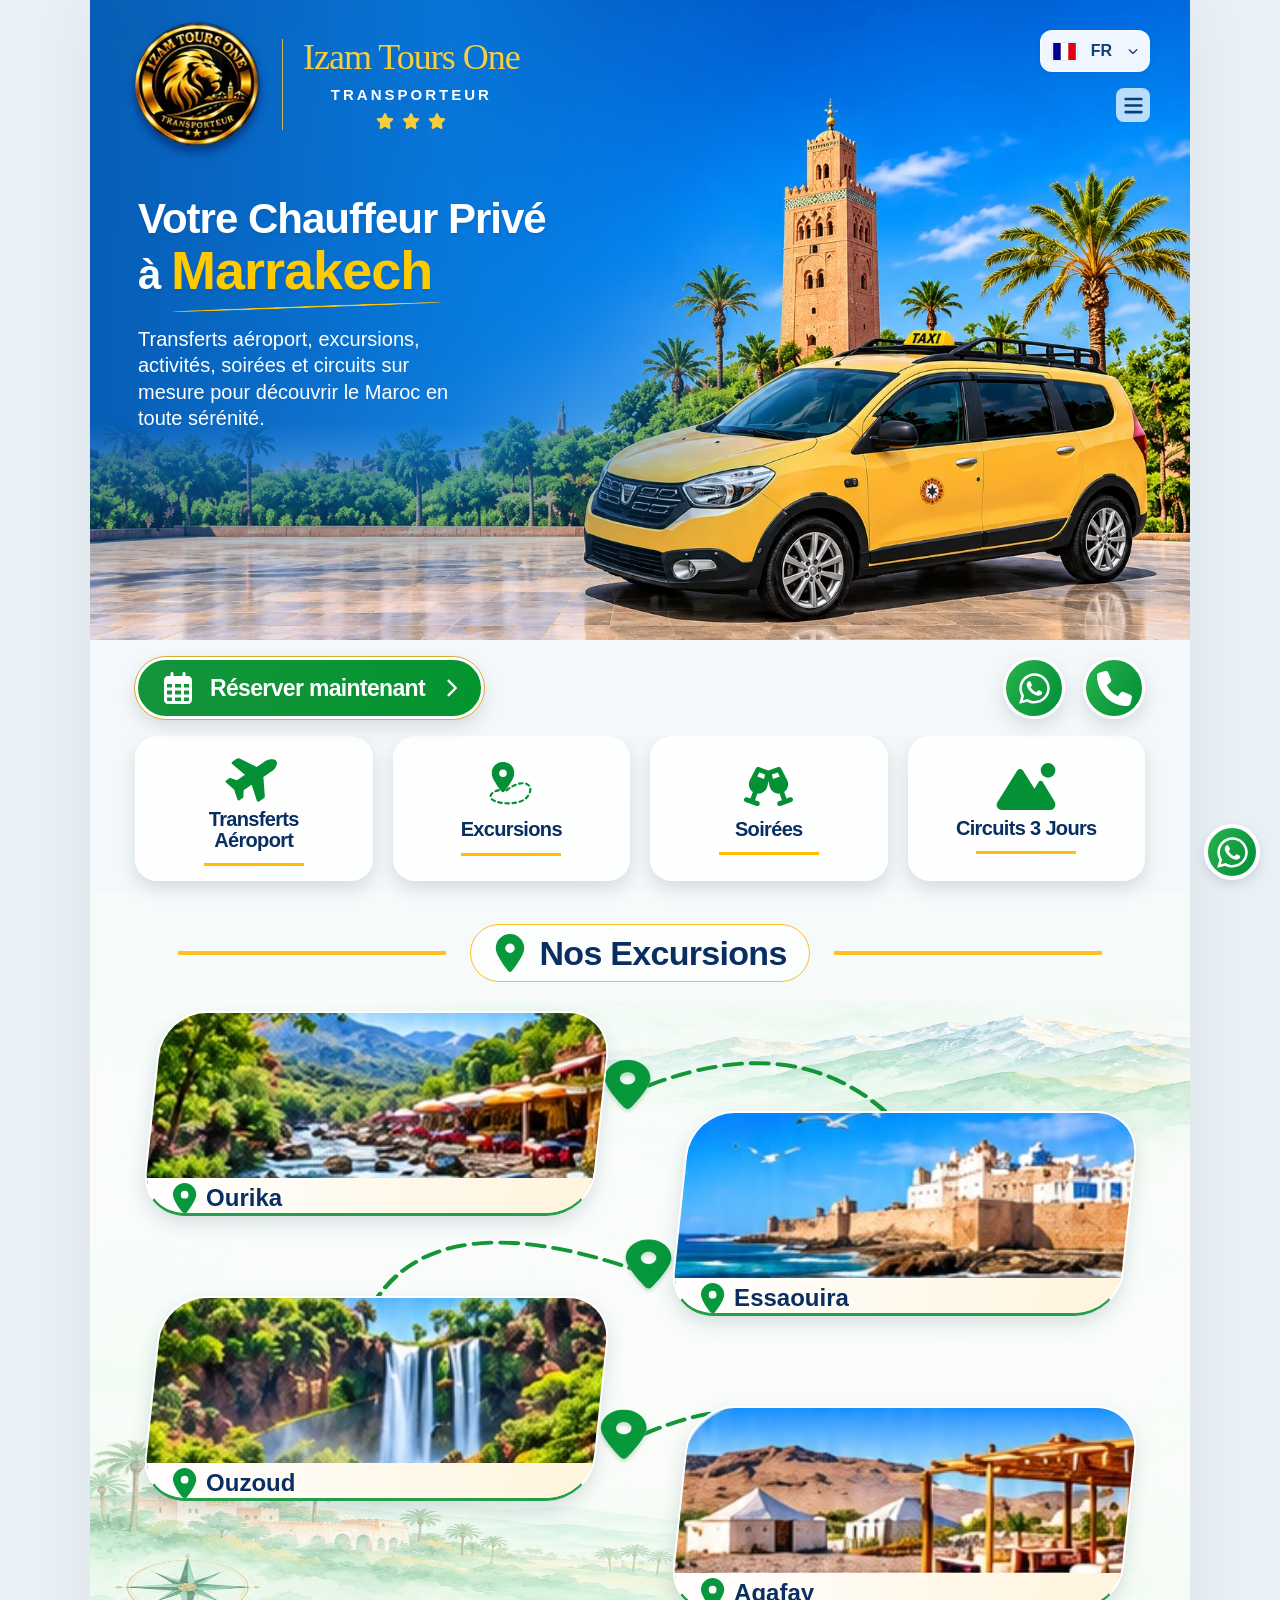
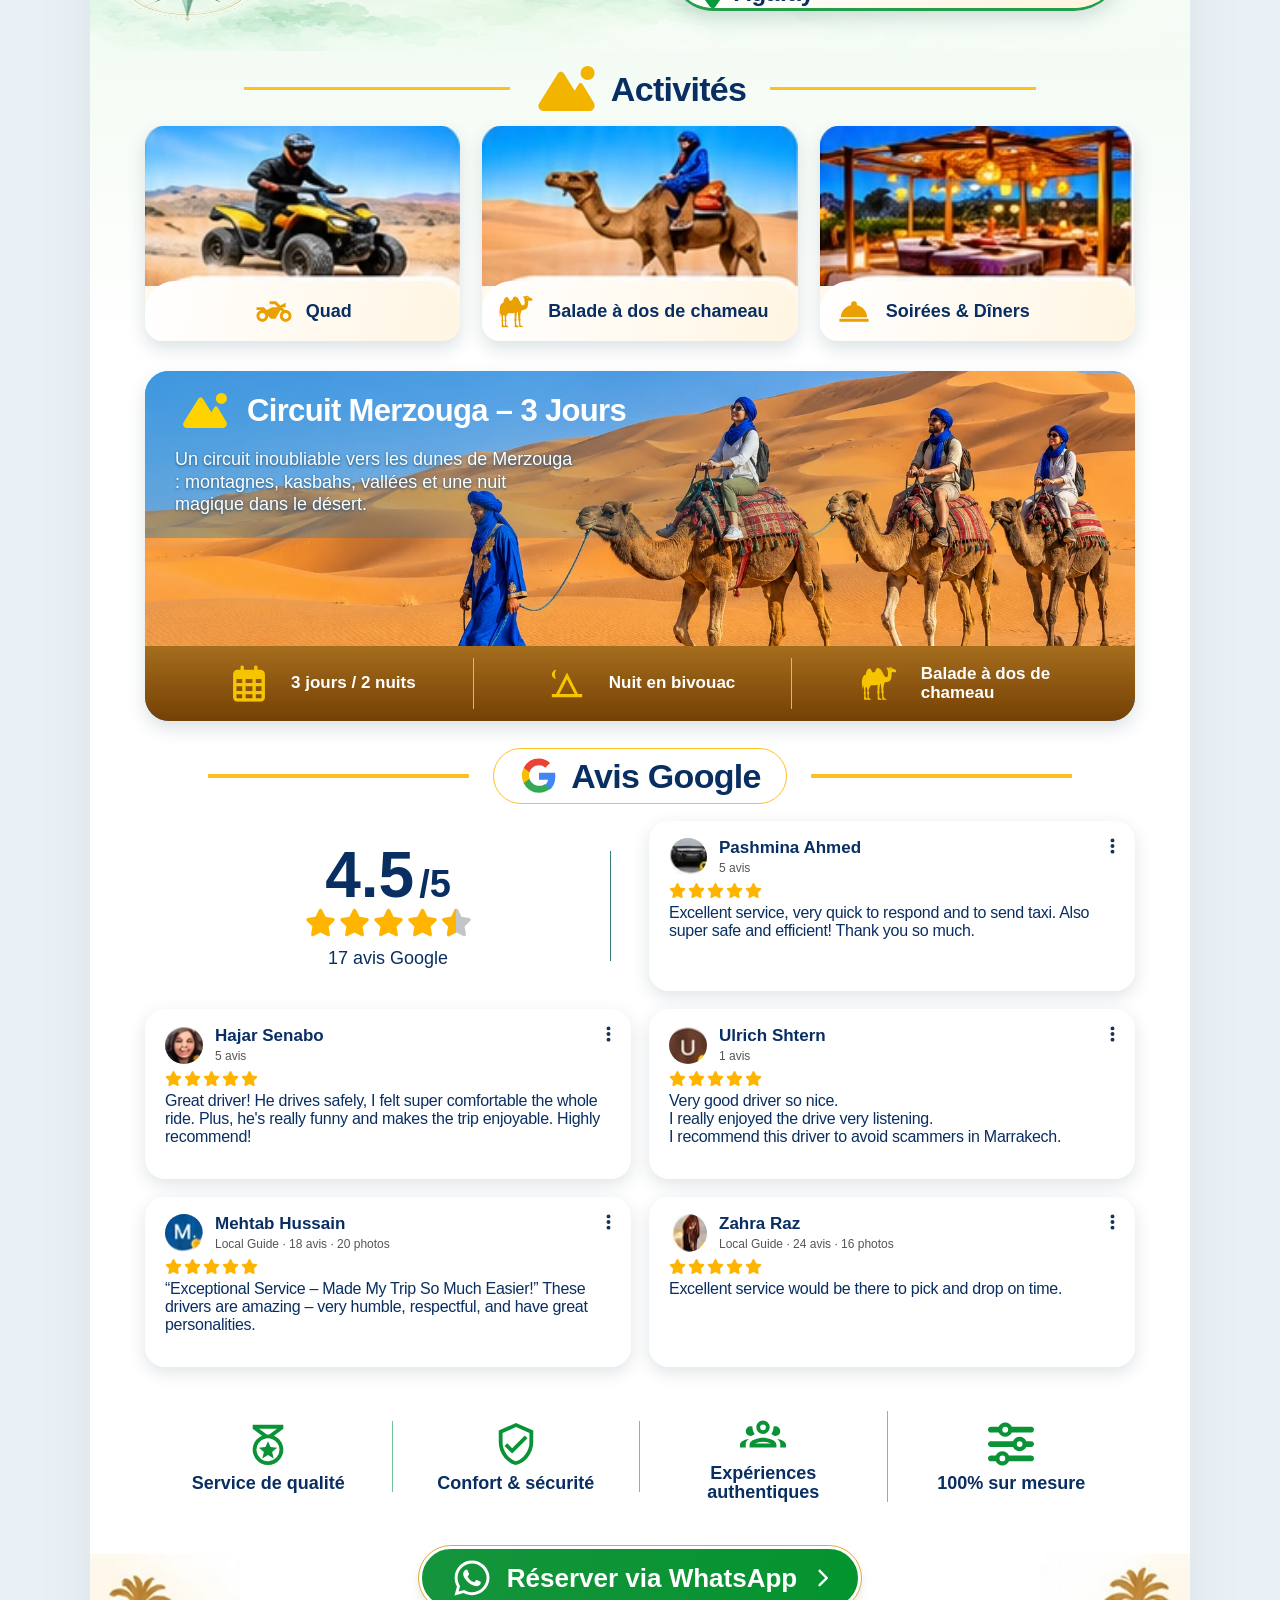
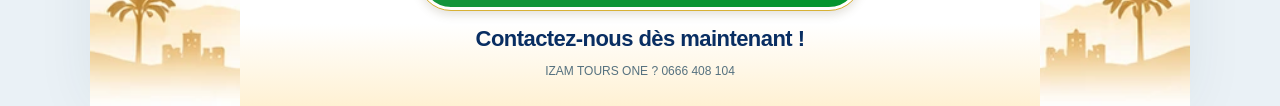
==== commit 3f462ead: "Improve mobile layout, review carousel, icons and contact details" ====
--- a/index.html
+++ b/index.html
@@ -1,19 +1,13 @@
 <!doctype html>
-<html lang="fr"><head><meta charset="utf-8"><meta name="viewport" content="width=device-width,initial-scale=1"><title>IZAM TOURS ONE — Chauffeur privé à Marrakech</title><meta name="description" content="Transport privé à Marrakech avec IZAM TOURS ONE : transferts aéroport, Ourika, Essaouira, Ouzoud, Agafay et circuit Merzouga."><meta property="og:title" content="IZAM TOURS ONE — Marrakech"><meta property="og:description" content="Transferts, excursions et circuits privés au Maroc."><meta property="og:image" content="assets/images/hero-generated.webp"><link rel="stylesheet" href="css/style.css"><link rel="stylesheet" href="css/reference.css"><script defer src="js/app.js"></script></head>
-<body><svg class="sprite" xmlns="http://www.w3.org/2000/svg"><defs><symbol id="pin" viewBox="0 0 24 24"><path d="M12 22S3 13 3 8a9 9 0 0 1 18 0c0 5-9 14-9 14Z" fill="currentColor"/><circle cx="12" cy="8" r="3" fill="white"/></symbol><symbol id="mountain" viewBox="0 0 48 40"><path d="m2 36 15-26 8 12 7-18 14 32H2Zm10-17 5 6 5-6m5-3 5 8 5-8" fill="none" stroke="currentColor" stroke-width="3" stroke-linejoin="round"/></symbol><symbol id="plane" viewBox="0 0 48 40"><path d="m4 15 15 2L37 3c5-3 9 1 5 5L29 22l2 14-5 3-7-12-10 4-4-3 8-8-9-2Z" fill="currentColor"/></symbol><symbol id="wa" viewBox="0 0 32 32"><path d="M7 26 3 29l1-8a13 13 0 1 1 3 5Z" fill="none" stroke="currentColor" stroke-width="2"/><path d="M11 8c-5 3 3 15 9 14l3-4-5-2-2 2-4-5 1-2Z" fill="currentColor"/></symbol><symbol id="calendar" viewBox="0 0 32 32"><rect x="4" y="6" width="24" height="23" rx="2" fill="none" stroke="currentColor" stroke-width="2"/><path d="M4 13h24M10 2v8M22 2v8M10 18h4m4 0h4m-12 6h4" stroke="currentColor" stroke-width="2"/></symbol><symbol id="glass" viewBox="0 0 40 40"><path d="m10 3-4 15q0 8 9 6l5-14Zm2 21-3 12m-5-1 12 3M27 3l8 13q4 8-5 10L21 13Zm4 23 3 10m-5 2 10-4" fill="none" stroke="currentColor" stroke-width="3"/></symbol><symbol id="shield" viewBox="0 0 40 40"><path d="m20 3 14 5v12q0 10-14 17Q6 30 6 20V8ZM12 19l6 6 11-12" fill="none" stroke="currentColor" stroke-width="3"/></symbol><symbol id="quad" viewBox="0 0 48 40"><g fill="none" stroke="currentColor" stroke-width="3" stroke-linecap="round" stroke-linejoin="round"><circle cx="10" cy="30" r="7"/><circle cx="38" cy="30" r="7"/><path d="m10 30 8-15h12l8 15H10l13-11m-4-8 3-7h7m1 11 4-6h6M16 15H9"/></g></symbol>
-<symbol id="camel" viewBox="0 0 48 40"><path d="m5 22 3-9q3-6 9 0 5-10 12-1l4 7 4-9V4l6 2 2 7-5 2-3 13-5 1-2 10h-3l-2-11H14l-3 11H8L7 25 3 23Z" fill="currentColor"/></symbol>
-<symbol id="dinner" viewBox="0 0 48 40"><g fill="none" stroke="currentColor" stroke-width="3" stroke-linecap="round"><path d="M5 31h38M2 36h44M8 29a16 16 0 0 1 32 0M21 9q3-6 6 0M24 4V2"/></g></symbol>
-<symbol id="people" viewBox="0 0 48 40"><g fill="none" stroke="currentColor" stroke-width="2.7"><circle cx="24" cy="10" r="6"/><circle cx="8" cy="15" r="4"/><circle cx="40" cy="15" r="4"/><path d="M12 36v-6q0-12 12-12t12 12v6M2 34v-7q0-7 9-7m26 0q9 0 9 7v7"/></g></symbol>
-<symbol id="sliders" viewBox="0 0 40 40"><g fill="none" stroke="currentColor" stroke-width="3"><path d="M3 10h9m8 0h17M3 29h20m8 0h6"/><circle cx="16" cy="10" r="4"/><circle cx="27" cy="29" r="4"/></g></symbol>
-<symbol id="badge" viewBox="0 0 40 40"><path d="m20 2 5 4 6 1 1 6 4 5-3 6-1 6-7 1-5 4-5-4-7-1-1-6-3-6 4-5 1-6 6-1Zm0 7 3 6 6 1-5 4 1 6-5-3-5 3 1-6-5-4 6-1Z" fill="none" stroke="currentColor" stroke-width="2"/></symbol>
-<symbol id="phone" viewBox="0 0 32 32"><path d="M9 3 4 7q-2 12 13 21 6 3 10-3l2-4-8-5-4 4q-5-3-6-7l4-3Z" fill="currentColor"/></symbol></defs></svg>
-<main><section class="hero" id="home"><img class="hero-photo" src="assets/images/hero-generated.webp" alt="Taxi jaune IZAM TOURS ONE devant la Koutoubia et les palmiers de Marrakech" fetchpriority="high"><header><a class="brand" href="#home"><img src="assets/images/logo.webp" alt="IZAM TOURS ONE"><span>Izam Tours One<small>TRANSPORTEUR</small><b>★ ★ ★</b></span></a><div class="header-controls"><button id="languageToggle" aria-expanded="true" aria-controls="languages"> <span id="currentFlag" class="flag fr"></span><span id="currentLanguage">FR</span><span>⌄</span></button><div id="languages"><button data-lang="fr"><span class="flag fr"></span>Français <small>FR</small></button><button data-lang="en"><span class="flag en"></span>English <small>EN</small></button><button data-lang="es"><span class="flag es"></span>Español <small>ES</small></button></div><button class="menu-toggle" id="menuToggle" aria-expanded="false" aria-controls="navigation" data-label="menu">☰</button></div><nav id="navigation" hidden></nav></header><div class="hero-copy"><h1><span data-i18n="heading">Votre Chauffeur Privé</span><br><span data-i18n="in">à</span> <em>Marrakech</em></h1><p data-i18n="intro"></p></div></section>
-<div class="hero-actions"><button class="primary" data-book><svg><use href="#calendar"/></svg><span data-i18n="book"></span><b>›</b></button><button class="circle" data-wa="general" data-label="whatsapp"><svg><use href="#wa"/></svg></button><a class="circle phone" href="tel:+212660114045" data-label="call"><svg aria-hidden="true"><use href="#phone"/></svg></a></div>
+<html lang="fr"><head><meta charset="utf-8"><meta name="viewport" content="width=device-width,initial-scale=1"><title>IZAM TOURS ONE — Chauffeur privé à Marrakech</title><meta name="description" content="Transport privé à Marrakech avec IZAM TOURS ONE : transferts aéroport, Ourika, Essaouira, Ouzoud, Agafay et circuit Merzouga."><meta property="og:title" content="IZAM TOURS ONE — Marrakech"><meta property="og:description" content="Transferts, excursions et circuits privés au Maroc."><meta property="og:image" content="assets/images/hero-generated.webp"><link rel="stylesheet" href="css/style.css"><link rel="stylesheet" href="css/reference.css?v=20261123-language"><script defer src="js/app.js?v=20261123-language"></script></head>
+<body><svg class="sprite" aria-hidden="true" xmlns="http://www.w3.org/2000/svg"><defs><symbol id="pin" viewBox="0 0 384 512"><path fill="currentColor" d="M215.7 499.2C267 435 384 279.4 384 192C384 86 298 0 192 0S0 86 0 192c0 87.4 117 243 168.3 307.2c12.3 15.3 35.1 15.3 47.4 0zM192 128a64 64 0 1 1 0 128 64 64 0 1 1 0-128z" /></symbol><symbol id="plane" viewBox="0 0 576 512"><path fill="currentColor" d="M482.3 192c34.2 0 93.7 29 93.7 64c0 36-59.5 64-93.7 64l-116.6 0L265.2 495.9c-5.7 10-16.3 16.1-27.8 16.1l-56.2 0c-10.6 0-18.3-10.2-15.4-20.4l49-171.6L112 320 68.8 377.6c-3 4-7.8 6.4-12.8 6.4l-42 0c-7.8 0-14-6.3-14-14c0-1.3 .2-2.6 .5-3.9L32 256 .5 145.9c-.4-1.3-.5-2.6-.5-3.9c0-7.8 6.3-14 14-14l42 0c5 0 9.8 2.4 12.8 6.4L112 192l102.9 0-49-171.6C162.9 10.2 170.6 0 181.2 0l56.2 0c11.5 0 22.1 6.2 27.8 16.1L365.7 192l116.6 0z" /></symbol><symbol id="glass" viewBox="0 0 640 512"><path fill="currentColor" d="M155.6 17.3C163 3 179.9-3.6 195 1.9L320 47.5l125-45.6c15.1-5.5 32 1.1 39.4 15.4l78.8 152.9c28.8 55.8 10.3 122.3-38.5 156.6L556.1 413l41-15c16.6-6 35 2.5 41 19.1s-2.5 35-19.1 41l-71.1 25.9L476.8 510c-16.6 6.1-35-2.5-41-19.1s2.5-35 19.1-41l41-15-31.3-86.2c-59.4 5.2-116.2-34-130-95.2L320 188.8l-14.6 64.7c-13.8 61.3-70.6 100.4-130 95.2l-31.3 86.2 41 15c16.6 6 25.2 24.4 19.1 41s-24.4 25.2-41 19.1L92.2 484.1 21.1 458.2c-16.6-6.1-25.2-24.4-19.1-41s24.4-25.2 41-19.1l41 15 31.3-86.2C66.5 292.5 48.1 226 76.9 170.2L155.6 17.3zm44 54.4l-27.2 52.8L261.6 157l13.1-57.9L199.6 71.7zm240.9 0L365.4 99.1 378.5 157l89.2-32.5L440.5 71.7z" /></symbol><symbol id="mountain" viewBox="0 0 640 512"><path fill="currentColor" d="M560 160A80 80 0 1 0 560 0a80 80 0 1 0 0 160zM55.9 512l325.2 0 75 0 122.8 0c33.8 0 61.1-27.4 61.1-61.1c0-11.2-3.1-22.2-8.9-31.8l-132-216.3C495 196.1 487.8 192 480 192s-15 4.1-19.1 10.7l-48.2 79L286.8 81c-6.6-10.6-18.3-17-30.8-17s-24.1 6.4-30.8 17L8.6 426.4C3 435.3 0 445.6 0 456.1C0 487 25 512 55.9 512z" /></symbol><symbol id="wa" viewBox="0 0 448 512"><path fill="currentColor" d="M380.9 97.1C339 55.1 283.2 32 223.9 32c-122.4 0-222 99.6-222 222 0 39.1 10.2 77.3 29.6 111L0 480l117.7-30.9c32.4 17.7 68.9 27 106.1 27h.1c122.3 0 224.1-99.6 224.1-222 0-59.3-25.2-115-67.1-157zm-157 341.6c-33.2 0-65.7-8.9-94-25.7l-6.7-4-69.8 18.3L72 359.2l-4.4-7c-18.5-29.4-28.2-63.3-28.2-98.2 0-101.7 82.8-184.5 184.6-184.5 49.3 0 95.6 19.2 130.4 54.1 34.8 34.9 56.2 81.2 56.1 130.5 0 101.8-84.9 184.6-186.6 184.6zm101.2-138.2c-5.5-2.8-32.8-16.2-37.9-18-5.1-1.9-8.8-2.8-12.5 2.8-3.7 5.6-14.3 18-17.6 21.8-3.2 3.7-6.5 4.2-12 1.4-32.6-16.3-54-29.1-75.5-66-5.7-9.8 5.7-9.1 16.3-30.3 1.8-3.7.9-6.9-.5-9.7-1.4-2.8-12.5-30.1-17.1-41.2-4.5-10.8-9.1-9.3-12.5-9.5-3.2-.2-6.9-.2-10.6-.2-3.7 0-9.7 1.4-14.8 6.9-5.1 5.6-19.4 19-19.4 46.3 0 27.3 19.9 53.7 22.6 57.4 2.8 3.7 39.1 59.7 94.8 83.8 35.2 15.2 49 16.5 66.6 13.9 10.7-1.6 32.8-13.4 37.4-26.4 4.6-13 4.6-24.1 3.2-26.4-1.3-2.5-5-3.9-10.5-6.6z" /></symbol><symbol id="phone" viewBox="0 0 512 512"><path fill="currentColor" d="M164.9 24.6c-7.7-18.6-28-28.5-47.4-23.2l-88 24C12.1 30.2 0 46 0 64C0 311.4 200.6 512 448 512c18 0 33.8-12.1 38.6-29.5l24-88c5.3-19.4-4.6-39.7-23.2-47.4l-96-40c-16.3-6.8-35.2-2.1-46.3 11.6L304.7 368C234.3 334.7 177.3 277.7 144 207.3L193.3 167c13.7-11.2 18.4-30 11.6-46.3l-40-96z" /></symbol><symbol id="calendar" viewBox="0 0 448 512"><path fill="currentColor" d="M152 24c0-13.3-10.7-24-24-24s-24 10.7-24 24l0 40L64 64C28.7 64 0 92.7 0 128l0 16 0 48L0 448c0 35.3 28.7 64 64 64l320 0c35.3 0 64-28.7 64-64l0-256 0-48 0-16c0-35.3-28.7-64-64-64l-40 0 0-40c0-13.3-10.7-24-24-24s-24 10.7-24 24l0 40L152 64l0-40zM48 192l80 0 0 56-80 0 0-56zm0 104l80 0 0 64-80 0 0-64zm128 0l96 0 0 64-96 0 0-64zm144 0l80 0 0 64-80 0 0-64zm80-48l-80 0 0-56 80 0 0 56zm0 160l0 40c0 8.8-7.2 16-16 16l-64 0 0-56 80 0zm-128 0l0 56-96 0 0-56 96 0zm-144 0l0 56-64 0c-8.8 0-16-7.2-16-16l0-40 80 0zM272 248l-96 0 0-56 96 0 0 56z" /></symbol><symbol id="shield" viewBox="0 0 24 24"><path fill="currentColor" d="M21,11C21,16.55 17.16,21.74 12,23C6.84,21.74 3,16.55 3,11V5L12,1L21,5V11M12,21C15.75,20 19,15.54 19,11.22V6.3L12,3.18L5,6.3V11.22C5,15.54 8.25,20 12,21M10,17L6,13L7.41,11.59L10,14.17L16.59,7.58L18,9" /></symbol><symbol id="badge" viewBox="0 0 24 24"><path fill="currentColor" d="M14.94 19.5L12 17.77L9.06 19.5L9.84 16.16L7.25 13.92L10.66 13.63L12 10.5L13.34 13.63L16.75 13.92L14.16 16.16M20 2H4V4L8.86 7.64A8 8 0 1 0 15.14 7.64L20 4M18 15A6 6 0 1 1 10.82 9.12A5.86 5.86 0 0 1 13.18 9.12A6 6 0 0 1 18 15M12.63 7H11.37L7.37 4H16.71Z" /></symbol><symbol id="people" viewBox="0 0 24 24"><path fill="currentColor" d="M12,5A3.5,3.5 0 0,0 8.5,8.5A3.5,3.5 0 0,0 12,12A3.5,3.5 0 0,0 15.5,8.5A3.5,3.5 0 0,0 12,5M12,7A1.5,1.5 0 0,1 13.5,8.5A1.5,1.5 0 0,1 12,10A1.5,1.5 0 0,1 10.5,8.5A1.5,1.5 0 0,1 12,7M5.5,8A2.5,2.5 0 0,0 3,10.5C3,11.44 3.53,12.25 4.29,12.68C4.65,12.88 5.06,13 5.5,13C5.94,13 6.35,12.88 6.71,12.68C7.08,12.47 7.39,12.17 7.62,11.81C6.89,10.86 6.5,9.7 6.5,8.5C6.5,8.41 6.5,8.31 6.5,8.22C6.2,8.08 5.86,8 5.5,8M18.5,8C18.14,8 17.8,8.08 17.5,8.22C17.5,8.31 17.5,8.41 17.5,8.5C17.5,9.7 17.11,10.86 16.38,11.81C16.5,12 16.63,12.15 16.78,12.3C16.94,12.45 17.1,12.58 17.29,12.68C17.65,12.88 18.06,13 18.5,13C18.94,13 19.35,12.88 19.71,12.68C20.47,12.25 21,11.44 21,10.5A2.5,2.5 0 0,0 18.5,8M12,14C9.66,14 5,15.17 5,17.5V19H19V17.5C19,15.17 14.34,14 12,14M4.71,14.55C2.78,14.78 0,15.76 0,17.5V19H3V17.07C3,16.06 3.69,15.22 4.71,14.55M19.29,14.55C20.31,15.22 21,16.06 21,17.07V19H24V17.5C24,15.76 21.22,14.78 19.29,14.55M12,16C13.53,16 15.24,16.5 16.23,17H7.77C8.76,16.5 10.47,16 12,16Z" /></symbol><symbol id="sliders" viewBox="0 0 512 512"><path fill="currentColor" d="M0 416c0 17.7 14.3 32 32 32l54.7 0c12.3 28.3 40.5 48 73.3 48s61-19.7 73.3-48L480 448c17.7 0 32-14.3 32-32s-14.3-32-32-32l-246.7 0c-12.3-28.3-40.5-48-73.3-48s-61 19.7-73.3 48L32 384c-17.7 0-32 14.3-32 32zm128 0a32 32 0 1 1 64 0 32 32 0 1 1 -64 0zM320 256a32 32 0 1 1 64 0 32 32 0 1 1 -64 0zm32-80c-32.8 0-61 19.7-73.3 48L32 224c-17.7 0-32 14.3-32 32s14.3 32 32 32l246.7 0c12.3 28.3 40.5 48 73.3 48s61-19.7 73.3-48l54.7 0c17.7 0 32-14.3 32-32s-14.3-32-32-32l-54.7 0c-12.3-28.3-40.5-48-73.3-48zM192 128a32 32 0 1 1 0-64 32 32 0 1 1 0 64zm73.3-64C253 35.7 224.8 16 192 16s-61 19.7-73.3 48L32 64C14.3 64 0 78.3 0 96s14.3 32 32 32l86.7 0c12.3 28.3 40.5 48 73.3 48s61-19.7 73.3-48L480 128c17.7 0 32-14.3 32-32s-14.3-32-32-32L265.3 64z" /></symbol><symbol id="quad" viewBox="0 0 24 24"><path fill="currentColor" d="M20 11C19.8 11 19.6 11 19.5 11.1L17.4 9H20V6L16.3 7.9L13.4 5H9V7H12.6L14.6 9H11L7 11L5 9H0V11H4C1.8 11 0 12.8 0 15S1.8 19 4 19 8 17.2 8 15L10 17H13L16.5 10.9L17.5 11.9C16.6 12.6 16 13.8 16 15C16 17.2 17.8 19 20 19S24 17.2 24 15 22.2 11 20 11M4 17C2.9 17 2 16.1 2 15S2.9 13 4 13 6 13.9 6 15 5.1 17 4 17M20 17C18.9 17 18 16.1 18 15S18.9 13 20 13 22 13.9 22 15 21.1 17 20 17Z" /></symbol><symbol id="camel" viewBox="0 0 512 512"><path fill="currentColor" d="M420.8 26.91c-11.4.76-23.7 4.65-33.6 10.29-5.3-4.86-13.5-10.52-19.3-6.11-12.5 9.46-2.4 20.76 6.8 27.94 5.5 35.86 20.7 93.17-9.8 105.97C317 183.1 308.4 36.14 241 37.94c-40.4 1.08-22.6 59.65-62.6 61.65-29.5 1.51-27.3-54.51-51.9-55.36-25.9-.9-44.62 18.9-57.71 86.97-25.63-.1-35.73 20.1-47.42 59.2-11.686 39-3 115.6 1.2 162.4l7.87-76.3c2.43 12 6.19 24.1 11.91 36.7 3.91 18.7 5.44 37.4 5.81 56-8.2 10.2-8.8 26.2-.42 35.5-.92 26.8-2.67 53.5-1.68 80.3 34.48.5 66.04-1 99.54 0 1.8-11.9-14.9-20.4-34.3-30.3.3-13.7.2-30.5 0-47.5 8.8-10.2 9-28.1-.2-36.8.1-21.3.8-38.6 3.3-43.9 8-17.1 20.6-31.9 29.1-47.2 28.7 5.3 59.7 2.9 91.9-4.7l.7 85.5c-7.7 11.3-8 27.7.3 37.8 4.7 29 .6 58.1.8 87.1h58c2.3-15-22.5-23.1-34.6-30.1 0-22.1-3.9-38.8-.4-60.3 5-9.9 5.3-21.5.4-30.8.9-33 3.3-66 10.7-99 1.6-.6 7.9-3.7 9.3-5.3l10.9 98.4c-5.6 11.9-4.4 27.3 4 36.7 6.6 30.1 4.5 59.5 7.9 89.6l61.2.8c.3-12.3-29.1-20-40.3-25.5-6.4-21.4-5.7-43.1-6.7-64.9 8-12.1 7.6-28.9-1.1-39.5.5-38.3 5.5-76.8 18.4-114.6 106.6-5.9 96.2-72 99.3-133.2 1.4-27.24 55.5 1.7 60-11.61 2.4-6.92 3.6-13.89 0-21.84-8.6-19.29-23.9-20.32-36.7-20.63-12.3-7.36-22.6-25.96-35.5-26.31zm6.7 19.58c4.9 2.64 3.8 7.47 2.7 10.11-6.6 1.96-16.3-1.08-20.8-4.59 3.9-2.99 12.2-5.39 18.1-5.52zM80.6 302.3c3.05 7.8 5.74 15.6 7.35 23.2 3.22 15.3 4.91 30.7 5.72 46.2-7.48 10.3-7.78 26.1.59 35-.25 21.6-1.3 43.2-1.52 64.7-4.54-7.5-12.92-14-24.94-17.1.16-14.4-.44-32.4-1.08-50.6 6.91-10.2 7.01-25.6-1.11-34.3-.67-27-.34-49.4 3.78-54.1 3.95-4.5 7.67-8.8 11.21-13z" /></symbol><symbol id="dinner" viewBox="0 0 24 24"><path fill="currentColor" d="M12,5A2,2 0 0,1 14,7C14,7.24 13.96,7.47 13.88,7.69C17.95,8.5 21,11.91 21,16H3C3,11.91 6.05,8.5 10.12,7.69C10.04,7.47 10,7.24 10,7A2,2 0 0,1 12,5M22,19H2V17H22V19Z" /></symbol><symbol id="tent" viewBox="0 0 24 24"><path fill="currentColor" d="M4,6C4,7.19 4.39,8.27 5,9A3,3 0 0,1 2,6A3,3 0 0,1 5,3C4.39,3.73 4,4.81 4,6M2,21V19H4.76L12,4.78L19.24,19H22V21H2M12,9.19L7,19H17L12,9.19Z" /></symbol><symbol id="menu" viewBox="0 0 448 512"><path fill="currentColor" d="M0 96C0 78.3 14.3 64 32 64l384 0c17.7 0 32 14.3 32 32s-14.3 32-32 32L32 128C14.3 128 0 113.7 0 96zM0 256c0-17.7 14.3-32 32-32l384 0c17.7 0 32 14.3 32 32s-14.3 32-32 32L32 288c-17.7 0-32-14.3-32-32zM448 416c0 17.7-14.3 32-32 32L32 448c-17.7 0-32-14.3-32-32s14.3-32 32-32l384 0c17.7 0 32 14.3 32 32z" /></symbol><symbol id="close" viewBox="0 0 384 512"><path fill="currentColor" d="M342.6 150.6c12.5-12.5 12.5-32.8 0-45.3s-32.8-12.5-45.3 0L192 210.7 86.6 105.4c-12.5-12.5-32.8-12.5-45.3 0s-12.5 32.8 0 45.3L146.7 256 41.4 361.4c-12.5 12.5-12.5 32.8 0 45.3s32.8 12.5 45.3 0L192 301.3 297.4 406.6c12.5 12.5 32.8 12.5 45.3 0s12.5-32.8 0-45.3L237.3 256 342.6 150.6z" /></symbol><symbol id="chevron" viewBox="0 0 512 512"><path fill="currentColor" d="M233.4 406.6c12.5 12.5 32.8 12.5 45.3 0l192-192c12.5-12.5 12.5-32.8 0-45.3s-32.8-12.5-45.3 0L256 338.7 86.6 169.4c-12.5-12.5-32.8-12.5-45.3 0s-12.5 32.8 0 45.3l192 192z" /></symbol><symbol id="next" viewBox="0 0 320 512"><path fill="currentColor" d="M310.6 233.4c12.5 12.5 12.5 32.8 0 45.3l-192 192c-12.5 12.5-32.8 12.5-45.3 0s-12.5-32.8 0-45.3L242.7 256 73.4 86.6c-12.5-12.5-12.5-32.8 0-45.3s32.8-12.5 45.3 0l192 192z" /></symbol><symbol id="star" viewBox="0 0 576 512"><path fill="currentColor" d="M316.9 18C311.6 7 300.4 0 288.1 0s-23.4 7-28.8 18L195 150.3 51.4 171.5c-12 1.8-22 10.2-25.7 21.7s-.7 24.2 7.9 32.7L137.8 329 113.2 474.7c-2 12 3 24.2 12.9 31.3s23 8 33.8 2.3l128.3-68.5 128.3 68.5c10.8 5.7 23.9 4.9 33.8-2.3s14.9-19.3 12.9-31.3L438.5 329 542.7 225.9c8.6-8.5 11.7-21.2 7.9-32.7s-13.7-19.9-25.7-21.7L381.2 150.3 316.9 18z" /></symbol><symbol id="ellipsis" viewBox="0 0 128 512"><path fill="currentColor" d="M64 360a56 56 0 1 0 0 112 56 56 0 1 0 0-112zm0-160a56 56 0 1 0 0 112 56 56 0 1 0 0-112zM120 96A56 56 0 1 0 8 96a56 56 0 1 0 112 0z" /></symbol><symbol id="route" viewBox="0 0 64 56"><path d="M27 33c18-15 33-7 24 6C43 52 9 48 9 40c0-5 8-8 15-8" fill="none" stroke="currentColor" stroke-width="2.4" stroke-dasharray="4 4" stroke-linecap="round"/><svg x="9" y="1" width="28" height="34" viewBox="0 0 384 512"><use href="#pin"/></svg></symbol></defs></svg>
+<main><section class="hero" id="home"><img class="hero-photo" src="assets/images/hero-generated.webp" alt="Taxi jaune IZAM TOURS ONE devant la Koutoubia et les palmiers de Marrakech" fetchpriority="high"><header><a class="brand" href="#home"><img src="assets/images/logo.webp" alt="IZAM TOURS ONE"><span>Izam Tours One<small>TRANSPORTEUR</small><b class="brand-stars"><svg aria-hidden="true"><use href="#star"/></svg><svg aria-hidden="true"><use href="#star"/></svg><svg aria-hidden="true"><use href="#star"/></svg></b></span></a><div class="header-controls"><button id="languageToggle" type="button" aria-expanded="false" aria-controls="languages"> <span id="currentFlag" class="flag fr"></span><span id="currentLanguage">FR</span><svg class="dropdown-chevron" aria-hidden="true"><use href="#chevron"/></svg></button><div id="languages" hidden><button data-lang="fr"><span class="flag fr"></span>Français <small>FR</small></button><button data-lang="en"><span class="flag en"></span>English <small>EN</small></button><button data-lang="es"><span class="flag es"></span>Español <small>ES</small></button></div><button class="menu-toggle" id="menuToggle" aria-expanded="false" aria-controls="navigation" data-label="menu"><svg aria-hidden="true"><use href="#menu"/></svg></button></div><nav id="navigation" hidden></nav></header><div class="hero-copy"><h1><span data-i18n="heading">Votre Chauffeur Privé</span><br><span data-i18n="in">à</span> <em>Marrakech</em></h1><p data-i18n="intro"></p></div></section>
+<div class="hero-actions"><button class="primary" data-book><svg><use href="#calendar"/></svg><span data-i18n="book"></span><svg class="cta-chevron" aria-hidden="true"><use href="#next"/></svg></button><button class="circle" data-wa="general" data-label="whatsapp"><svg><use href="#wa"/></svg></button><a class="circle phone" href="tel:+212666408104" data-label="call"><svg aria-hidden="true"><use href="#phone"/></svg></a></div>
 <section class="services" id="services"></section>
-<section class="excursions" id="excursions"><h2><span><svg><use href="#pin"/></svg><span data-i18n="excursions"></span></span></h2><div class="routes"><svg class="route-lines" viewBox="0 0 576 420" preserveAspectRatio="none" aria-hidden="true"><defs><marker id="routeArrow" viewBox="0 0 10 10" refX="8" refY="5" markerWidth="4" markerHeight="4" orient="auto-start-reverse"><path d="M0 0 10 5 0 10" fill="#149638" stroke="none"/></marker></defs><path d="M276 59Q390-8 450 105M305 172Q130 120 120 240M270 282Q430 210 470 350" marker-end="url(#routeArrow)"/><g class="route-pins"><use href="#pin" x="276" y="35" width="27" height="32"/><use href="#pin" x="300" y="150" width="27" height="32"/><use href="#pin" x="268" y="260" width="27" height="32"/></g></svg><div id="destinations"></div></div></section>
+<section class="excursions" id="excursions"><h2><span><svg><use href="#pin"/></svg><span data-i18n="excursions"></span></span></h2><div class="routes"><svg class="route-lines" viewBox="0 0 576 420" preserveAspectRatio="none" aria-hidden="true"><defs><marker id="routeArrow" viewBox="0 0 10 10" refX="8" refY="5" markerWidth="4" markerHeight="4" orient="auto-start-reverse"><path d="M0 0 10 5 0 10" fill="#149638" stroke="none"/></marker></defs><path d="M280 61Q376 8 431 90M291 176Q171 123 142 211M278 287Q377 224 433 338" marker-end="url(#routeArrow)"/><g class="route-pins"><use href="#pin" x="268" y="38" width="27" height="32"/><use href="#pin" x="279" y="154" width="27" height="32"/><use href="#pin" x="266" y="264" width="27" height="32"/></g></svg><svg class="route-lines mobile-route-lines" viewBox="0 0 576 668.16" preserveAspectRatio="none" aria-hidden="true"><defs><marker id="mobileRouteArrow" viewBox="0 0 10 10" refX="8" refY="5" markerWidth="4" markerHeight="4" orient="auto"><path d="M1 1 9 5 1 9" fill="none" stroke="#109438" stroke-width="2"/></marker></defs><path class="connection" d="M283 105C340 72 402 108 415 157" marker-end="url(#mobileRouteArrow)"/><path class="connection" d="M292 266C234 235 175 268 151 318" marker-end="url(#mobileRouteArrow)"/><path class="connection" d="M283 428C345 395 405 430 417 480" marker-end="url(#mobileRouteArrow)"/><g class="route-pins"><use href="#pin" x="270" y="81" width="24" height="30"/><use href="#pin" x="279" y="242" width="24" height="30"/><use href="#pin" x="270" y="404" width="24" height="30"/></g></svg><div id="destinations"></div></div></section>
 <section class="activities" id="activities"><h2><span><svg class="gold"><use href="#mountain"/></svg><span data-i18n="activities"></span></span></h2><div class="activity-grid" id="activityCards"></div></section>
-<section class="desert" id="tours"><img src="assets/images/merzouga-generated.webp" alt="Caravane de chameaux dans les dunes du Sahara à Merzouga" loading="lazy"><div class="desert-copy"><h2><svg><use href="#mountain"/></svg><span data-i18n="merzougaTitle"></span></h2><p data-i18n="merzougaDescription"></p></div><div class="desert-features"><span><svg aria-hidden="true"><use href="#calendar"/></svg><b data-i18n="nights"></b></span><span><svg aria-hidden="true"><use href="#mountain"/></svg><b data-i18n="camp"></b></span><span><svg aria-hidden="true"><use href="#camel"/></svg><b data-i18n="camel"></b></span></div><button class="desert-book" data-wa="merzouga" data-i18n="bookTour"></button></section>
-<section class="reviews" id="reviews"><h2><span><svg class="google" aria-label="Google" viewBox="0 0 48 48"><path fill="#4285f4" d="M43.6 24.5c0-1.5-.1-3-.4-4.5H24v8.5h11a9.4 9.4 0 0 1-4.1 6.2v5.2h6.7c3.9-3.6 6-8.9 6-15.4Z"/><path fill="#34a853" d="M24 44c5.5 0 10.1-1.8 13.6-5l-6.7-5.2c-1.8 1.2-4.1 2-6.9 2-5.3 0-9.8-3.6-11.4-8.5H5.7v5.3A20.5 20.5 0 0 0 24 44Z"/><path fill="#fbbc05" d="M12.6 27.3a12.3 12.3 0 0 1 0-7.8v-5.3H5.7a20.4 20.4 0 0 0 0 18.4Z"/><path fill="#ea4335" d="M24 11.2c3 0 5.5 1 7.6 3l5.7-5.7A19.2 19.2 0 0 0 24 3 20.5 20.5 0 0 0 5.7 14.2l6.9 5.3c1.6-4.9 6.1-8.3 11.4-8.3Z"/></svg><span data-i18n="reviews"></span></span></h2><div class="reviews-grid"><div class="rating"><strong>4.5<small>/5</small></strong><div class="stars">★★★★<span>★</span></div><p data-i18n="reviewCount"></p></div><article><div class="review-top"><img class="review-avatar" src="assets/images/reviewer-pashmina.webp" alt="" loading="lazy"><div><h3>Pashmina Ahmed</h3><small>5 avis</small></div></div><div class="stars">★★★★★</div><p>Excellent service, very quick to respond and to send taxi. Also super safe and efficient! Thank you so much.</p></article><article><div class="review-top"><img class="review-avatar" src="assets/images/reviewer-hajar.webp" alt="" loading="lazy"><div><h3>Hajar Senabo</h3><small>5 avis</small></div></div><div class="stars">★★★★★</div><p>Great driver! He drives safely, I felt super comfortable the whole ride. Plus, he's really funny and makes the trip enjoyable. Highly recommend!</p></article><article><div class="review-top"><img class="review-avatar" src="assets/images/reviewer-ulrich.webp" alt="" loading="lazy"><div><h3>Ulrich Shtern</h3><small>1 avis</small></div></div><div class="stars">★★★★★</div><p>Very good driver so nice.<br>I really enjoyed the drive very listening.<br>I recommend this driver to avoid scammers in Marrakech.</p></article><article><div class="review-top"><img class="review-avatar" src="assets/images/reviewer-mehtab.webp" alt="" loading="lazy"><div><h3>Mehtab Hussain</h3><small>Local Guide · 18 avis · 20 photos</small></div></div><div class="stars">★★★★★</div><p>“Exceptional Service – Made My Trip So Much Easier!” These drivers are amazing – very humble, respectful, and have great personalities.</p></article><article><div class="review-top"><img class="review-avatar" src="assets/images/reviewer-zahra.webp" alt="" loading="lazy"><div><h3>Zahra Raz</h3><small>Local Guide · 24 avis · 16 photos</small></div></div><div class="stars">★★★★★</div><p>Excellent service would be there to pick and drop on time.</p></article></div></section>
-<section class="trust" id="trust"></section><footer id="contact"><button class="primary" data-wa="general"><svg><use href="#wa"/></svg><span data-i18n="finalCta"></span><b>›</b></button><h3 data-i18n="contactNow"></h3><a href="tel:+212660114045">+212 660-114045</a><p>IZAM TOURS ONE · Marrakech, Maroc</p><nav id="footerNav"></nav><small>© <span id="year"></span> IZAM TOURS ONE. <span data-i18n="rights"></span></small></footer></main>
+<section class="desert" id="tours"><img src="assets/images/merzouga-generated.webp" alt="Caravane de chameaux dans les dunes du Sahara à Merzouga" loading="lazy"><div class="desert-copy"><h2><svg><use href="#mountain"/></svg><span data-i18n="merzougaTitle"></span></h2><p data-i18n="merzougaDescription"></p></div><div class="desert-features"><span><svg aria-hidden="true"><use href="#calendar"/></svg><b data-i18n="nights"></b></span><span><svg aria-hidden="true"><use href="#tent"/></svg><b data-i18n="camp"></b></span><span><svg aria-hidden="true"><use href="#camel"/></svg><b data-i18n="camel"></b></span></div><button class="desert-book" data-wa="merzouga" data-i18n="bookTour"></button></section>
+<section class="reviews" id="reviews"><h2><span><svg class="google" aria-label="Google" viewBox="0 0 48 48"><path fill="#4285f4" d="M43.6 24.5c0-1.5-.1-3-.4-4.5H24v8.5h11a9.4 9.4 0 0 1-4.1 6.2v5.2h6.7c3.9-3.6 6-8.9 6-15.4Z"/><path fill="#34a853" d="M24 44c5.5 0 10.1-1.8 13.6-5l-6.7-5.2c-1.8 1.2-4.1 2-6.9 2-5.3 0-9.8-3.6-11.4-8.5H5.7v5.3A20.5 20.5 0 0 0 24 44Z"/><path fill="#fbbc05" d="M12.6 27.3a12.3 12.3 0 0 1 0-7.8v-5.3H5.7a20.4 20.4 0 0 0 0 18.4Z"/><path fill="#ea4335" d="M24 11.2c3 0 5.5 1 7.6 3l5.7-5.7A19.2 19.2 0 0 0 24 3 20.5 20.5 0 0 0 5.7 14.2l6.9 5.3c1.6-4.9 6.1-8.3 11.4-8.3Z"/></svg><span data-i18n="reviews"></span></span></h2><div class="reviews-grid"><div class="rating"><strong>4.5<small>/5</small></strong><div class="stars" aria-label="4.5/5"><svg aria-hidden="true"><use href="#star"/></svg><svg aria-hidden="true"><use href="#star"/></svg><svg aria-hidden="true"><use href="#star"/></svg><svg aria-hidden="true"><use href="#star"/></svg><span class="half-star"><svg aria-hidden="true"><use href="#star"/></svg></span></div><p data-i18n="reviewCount"></p></div><article><div class="review-top"><img class="review-avatar" src="assets/images/reviewer-pashmina.webp" alt="" loading="lazy"><div><h3>Pashmina Ahmed</h3><small>5 avis</small></div></div><div class="stars" aria-label="5/5"><svg aria-hidden="true"><use href="#star"/></svg><svg aria-hidden="true"><use href="#star"/></svg><svg aria-hidden="true"><use href="#star"/></svg><svg aria-hidden="true"><use href="#star"/></svg><svg aria-hidden="true"><use href="#star"/></svg></div><p>Excellent service, very quick to respond and to send taxi. Also super safe and efficient! Thank you so much.</p></article><article><div class="review-top"><img class="review-avatar" src="assets/images/reviewer-hajar.webp" alt="" loading="lazy"><div><h3>Hajar Senabo</h3><small>5 avis</small></div></div><div class="stars" aria-label="5/5"><svg aria-hidden="true"><use href="#star"/></svg><svg aria-hidden="true"><use href="#star"/></svg><svg aria-hidden="true"><use href="#star"/></svg><svg aria-hidden="true"><use href="#star"/></svg><svg aria-hidden="true"><use href="#star"/></svg></div><p>Great driver! He drives safely, I felt super comfortable the whole ride. Plus, he's really funny and makes the trip enjoyable. Highly recommend!</p></article><article><div class="review-top"><img class="review-avatar" src="assets/images/reviewer-ulrich.webp" alt="" loading="lazy"><div><h3>Ulrich Shtern</h3><small>1 avis</small></div></div><div class="stars" aria-label="5/5"><svg aria-hidden="true"><use href="#star"/></svg><svg aria-hidden="true"><use href="#star"/></svg><svg aria-hidden="true"><use href="#star"/></svg><svg aria-hidden="true"><use href="#star"/></svg><svg aria-hidden="true"><use href="#star"/></svg></div><p>Very good driver so nice.<br>I really enjoyed the drive very listening.<br>I recommend this driver to avoid scammers in Marrakech.</p></article><article><div class="review-top"><img class="review-avatar" src="assets/images/reviewer-mehtab.webp" alt="" loading="lazy"><div><h3>Mehtab Hussain</h3><small>Local Guide · 18 avis · 20 photos</small></div></div><div class="stars" aria-label="5/5"><svg aria-hidden="true"><use href="#star"/></svg><svg aria-hidden="true"><use href="#star"/></svg><svg aria-hidden="true"><use href="#star"/></svg><svg aria-hidden="true"><use href="#star"/></svg><svg aria-hidden="true"><use href="#star"/></svg></div><p>“Exceptional Service – Made My Trip So Much Easier!” These drivers are amazing – very humble, respectful, and have great personalities.</p></article><article><div class="review-top"><img class="review-avatar" src="assets/images/reviewer-zahra.webp" alt="" loading="lazy"><div><h3>Zahra Raz</h3><small>Local Guide · 24 avis · 16 photos</small></div></div><div class="stars" aria-label="5/5"><svg aria-hidden="true"><use href="#star"/></svg><svg aria-hidden="true"><use href="#star"/></svg><svg aria-hidden="true"><use href="#star"/></svg><svg aria-hidden="true"><use href="#star"/></svg><svg aria-hidden="true"><use href="#star"/></svg></div><p>Excellent service would be there to pick and drop on time.</p></article></div></section>
+<section class="trust" id="trust"></section><footer id="contact"><button class="primary" data-wa="general"><svg><use href="#wa"/></svg><span data-i18n="finalCta"></span><svg class="cta-chevron" aria-hidden="true"><use href="#next"/></svg></button><h3 data-i18n="contactNow"></h3><details class="contact-details"><summary>IZAM TOURS ONE ? 0666 408 104</summary><div><a href="tel:+212666408104">0666 408 104</a><p>IZAM TOURS ONE · Marrakech, Maroc</p><nav id="footerNav"></nav><small>© <span id="year"></span> IZAM TOURS ONE. <span data-i18n="rights"></span></small><p class="source-note" data-i18n="source"></p></div></details></footer></main>
 <button class="floating-wa circle" data-wa="general" data-label="whatsapp"><svg><use href="#wa"/></svg></button>
-<dialog id="reservation"><button class="close" id="closeModal" data-label="close">×</button><h2 data-i18n="reservation"></h2><form id="bookingForm"><label><span data-i18n="service"></span><select name="service" id="serviceSelect" required></select></label><label id="transferField"><span data-i18n="transfer"></span><select name="transfer"><option value="airport_arrival" data-i18n="arrival"></option><option value="airport_departure" data-i18n="departure"></option></select></label><div class="form-row"><label><span data-i18n="date"></span><input type="date" name="date" required></label><label><span data-i18n="passengers"></span><input type="number" name="passengers" min="1" max="50" value="2" required></label></div><label><span data-i18n="pickup"></span><input name="pickup" required maxlength="200"></label><label><span data-i18n="destination"></span><input name="destination" maxlength="200"></label><label><span data-i18n="name"></span><input name="name" autocomplete="name" maxlength="100"></label><label><span data-i18n="details"></span><textarea name="details" rows="3" maxlength="1500"></textarea></label><p class="privacy" data-i18n="privacy"></p><p id="formError" role="alert"></p><button class="primary" type="submit"><svg><use href="#wa"/></svg><span data-i18n="confirm"></span></button></form></dialog></body></html>
+<dialog id="reservation"><button class="close" id="closeModal" data-label="close"><svg aria-hidden="true"><use href="#close"/></svg></button><h2 data-i18n="reservation"></h2><form id="bookingForm"><label><span data-i18n="service"></span><select name="service" id="serviceSelect" required></select></label><label id="transferField"><span data-i18n="transfer"></span><select name="transfer"><option value="airport_arrival" data-i18n="arrival"></option><option value="airport_departure" data-i18n="departure"></option></select></label><div class="form-row"><label><span data-i18n="date"></span><input type="date" name="date" required></label><label><span data-i18n="passengers"></span><input type="number" name="passengers" min="1" max="50" value="2" required></label></div><label><span data-i18n="pickup"></span><input name="pickup" required maxlength="200"></label><label><span data-i18n="destination"></span><input name="destination" maxlength="200"></label><label><span data-i18n="name"></span><input name="name" autocomplete="name" maxlength="100"></label><label><span data-i18n="details"></span><textarea name="details" rows="3" maxlength="1500"></textarea></label><p class="privacy" data-i18n="privacy"></p><p id="formError" role="alert"></p><button class="primary" type="submit"><svg><use href="#wa"/></svg><span data-i18n="confirm"></span></button></form></dialog></body></html>
--- a/css/reference.css
+++ b/css/reference.css
@@ -59,3 +59,183 @@
  .trust{height:145px;margin:0 5%;padding:25px 0 15px}.trust div{font-size:18px;padding:0 20px}.trust svg{width:48px;height:43px;margin-bottom:7px}
  footer{padding:20px 0 25px;min-height:0}footer>.primary{width:auto;min-width:400px;height:64px;font-size:26px;padding:0 30px;gap:15px}footer>.primary svg{width:40px;height:40px}footer h3{font-size:22px;margin-top:15px}footer>a{font-size:20px;margin-top:12px}footer>p{font-size:15px;margin:12px 0}footer>nav{font-size:15px;gap:22px;margin:16px 0}footer>small{font-size:12px;padding:0}.primary b{font-size:32px}
 }
+/* Final fidelity pass: keep the poster's light rhythm and compact ending. */
+.routes{position:relative;background:none;isolation:isolate}
+.routes:before{content:'';position:absolute;inset:0;z-index:-1;pointer-events:none;background:url('../assets/images/map-generated.webp') center/100% 100% no-repeat;opacity:.58}
+.destination{transform:skewX(-8deg);overflow:hidden;border-color:#fff;border-bottom-color:#239e4b}
+.destination img{transform:skewX(8deg) scale(1.08);transform-origin:center}
+.destination span{transform:skewX(8deg);margin-left:-1cqw;width:calc(100% + 2cqw);padding-left:5.5cqw;position:relative}
+.destination:hover{transform:skewX(-8deg)}
+.hero h1{font-weight:750;letter-spacing:-.11cqw}
+.hero h1 em:after{border-bottom-width:.35cqw;bottom:-1cqw;transform:rotate(-2deg)}
+.hero-copy p{line-height:1.31}
+.service{font-weight:800}.service:nth-child(2) svg{filter:drop-shadow(1.8cqw 1.4cqw 0 #05993815)}
+.destination span,.activities h2,.reviews h2,.excursions h2{font-weight:800}
+.activity span{padding-left:1.5cqw;padding-right:1cqw;font-size:2.4cqw;line-height:1.04}
+.activity:nth-child(2) span,.activity:nth-child(3) span{justify-content:flex-start}
+.activity svg{width:6.1cqw}
+.desert-features>span:last-child b{font-size:2.2cqw;max-width:14cqw}
+.rating strong small{margin-left:.8cqw}
+.reviews article .stars{font-size:3.25cqw;line-height:1.05}
+.review-top:after{color:#143458}
+.trust{margin-top:1.2cqw}
+footer{padding:1.8cqw 0 2.8cqw;background:linear-gradient(white 55%,#fff1d3);min-height:18cqw}
+footer:before,footer:after{clip-path:none;opacity:1;width:18cqw;height:18.2cqw;bottom:0;transform:none;background-position:bottom;background-size:100% 100%;background-repeat:no-repeat}
+footer:before{background-image:url('../assets/images/footer-left.webp')}
+footer:after{background-image:url('../assets/images/footer-right.webp')}
+footer>.primary{width:63cqw;font-size:3.85cqw;box-shadow:0 .5cqw .8cqw #6c5e422b}
+footer h3{margin-top:1.6cqw;font-weight:800;font-size:3cqw}
+.contact-details{position:relative;z-index:1;color:#55717f;font-size:1.7cqw;margin:1.2cqw 12cqw 0}
+.contact-details summary{cursor:pointer;list-style:none}
+.contact-details summary::-webkit-details-marker{display:none}
+.contact-details[open]{background:#ffffffed;border:1px solid #dbe8df;border-radius:12px;padding:12px;font-size:14px}
+.contact-details a{display:inline-block;margin:6px}.contact-details p{font-size:14px;margin:8px}.contact-details nav{font-size:13px;gap:12px;margin:10px}.contact-details small{font-size:11px}.contact-details .source-note{font-size:12px;line-height:1.4}
+@media(max-width:768px){
+ .hero-copy{top:24.2cqw}.hero h1{font-size:5.4cqw}.hero h1 em{font-size:6.9cqw}
+ .hero-actions .primary{width:50cqw;padding:0 2.8cqw;gap:1.2cqw}.hero-actions .primary span{font-size:3.45cqw;letter-spacing:-.1cqw}.hero-actions .primary svg{width:4.5cqw;height:4.5cqw}.hero-actions .primary b{font-size:4.2cqw}
+ .hero-actions{padding:0 4.8cqw;gap:2.5cqw}.hero-actions .circle{width:8.8cqw;height:8.8cqw}
+ .excursions>h2{height:12.5cqw}.routes{height:71.6cqw}
+ .destination:nth-child(1),.destination:nth-child(3){left:5.8cqw}.destination:nth-child(2),.destination:nth-child(4){right:5.3cqw}
+ .reviews-grid{grid-auto-rows:minmax(19.6cqw,auto)}
+ .trust div{font-size:2.4cqw}
+}
+@media(min-width:769px){
+ .hero h1{font-size:42px;letter-spacing:-1px}.hero h1 em:after{bottom:-8px;border-bottom-width:2px}
+ .destination span{margin-left:-8px;width:calc(100% + 16px);padding-left:36px}
+ .activity span{font-size:18px;padding:10px 14px}.activity svg{width:40px}
+ .desert-features>span:last-child b{font-size:17px;max-width:140px}
+ .rating strong small{margin-left:5px}.reviews article .stars{font-size:24px}
+ .trust{margin-top:12px}
+ footer{padding:22px 0 28px;min-height:180px}footer>.primary{width:auto;font-size:26px}footer h3{font-size:22px;margin-top:16px}
+ footer:before,footer:after{width:150px;height:152px}
+ .contact-details{font-size:12px;margin:12px 180px 0}
+}
+.hero:after{display:block;content:'';position:absolute;inset:0;z-index:-1;pointer-events:none;background:linear-gradient(90deg,#075db5 0%,#0877d7e8 33%,#0877d700 64%);mask-image:linear-gradient(#000 0%,#000 66%,transparent 93%)}
+.icon{display:inline-block;vertical-align:middle;overflow:visible;fill:currentColor}
+.service .icon{width:7.4cqw;height:6.8cqw;flex-shrink:0}
+.service .icon-plane{transform:rotate(-34deg);width:7.7cqw;height:7cqw}
+.service .icon-route{width:8.2cqw;height:7cqw;filter:none}
+.service:nth-child(2) svg{filter:none}
+.service .icon-glass{width:7cqw;height:7cqw}
+.service .icon-mountain{width:9.5cqw;height:6.7cqw}
+.service{gap:.6cqw}.service span{line-height:1.06}
+.activity .icon-quad{width:6.5cqw;height:5cqw}
+.activity .icon-camel{width:6.4cqw;height:5.4cqw}
+.activity .icon-dinner{width:6.5cqw;height:5.3cqw}
+.circle svg{width:5.8cqw;height:5.8cqw}.hero-actions .phone svg{width:4.7cqw;height:4.7cqw}
+.desert-features svg{padding:.3cqw}
+.trust .icon{width:7cqw;height:6.6cqw}
+.flag.fr{background:center/cover no-repeat url('../assets/icons/flag-fr.svg')}
+.flag.en{background:center/cover no-repeat url('../assets/icons/flag-en.svg')}
+.flag.es{background:center/cover no-repeat url('../assets/icons/flag-es.svg')}
+.dropdown-chevron{width:1.8cqw;height:1.8cqw;flex-shrink:0;fill:currentColor}
+.menu-toggle{display:flex;align-items:center;justify-content:center}.menu-toggle svg{width:2.7cqw;height:2.7cqw;fill:currentColor}
+.primary .cta-chevron,.hero-actions .primary .cta-chevron{width:1.7cqw;height:3.5cqw;flex-shrink:0;fill:currentColor;margin-left:.4cqw}
+.brand-stars{display:flex!important;justify-content:center;gap:1cqw}.brand-stars svg{width:2.5cqw;height:2.5cqw;fill:currentColor}
+.stars{display:flex;align-items:center;gap:.18cqw;color:#ffb500;letter-spacing:0}
+.reviews article .stars svg{width:2.65cqw;height:2.65cqw;fill:currentColor;flex-shrink:0}
+.rating .stars{justify-content:center;gap:.25cqw}.rating .stars svg{width:4.35cqw;height:4.35cqw;fill:currentColor}
+.half-star{display:inline-flex;position:relative;color:#c6cbd0;overflow:hidden}.half-star:after{content:'';position:absolute;inset:0 50% 0 0;background:#ffb500;mask:url('../assets/icons/star.svg') left center/200% 100% no-repeat}
+.review-top:after{content:'';width:.65cqw;height:2.5cqw;background:currentColor;mask:url('../assets/icons/ellipsis.svg') center/contain no-repeat}
+.close svg{width:20px;height:20px;fill:currentColor}.close{width:34px;height:34px;display:flex;align-items:center;justify-content:center}
+@media(min-width:769px){
+ .service .icon{width:52px;height:48px}.service .icon-plane{width:54px;height:50px}.service .icon-route{width:60px;height:50px}.service .icon-glass{width:49px;height:49px}.service .icon-mountain{width:66px;height:47px}
+ .service{gap:8px}.activity .icon-quad,.activity .icon-camel,.activity .icon-dinner{width:40px;height:35px}.trust .icon{width:48px;height:46px}
+ .circle svg,.hero-actions .phone svg{width:35px;height:35px}.dropdown-chevron{width:12px;height:12px}.menu-toggle svg{width:21px;height:21px}
+ .primary .cta-chevron,.hero-actions .primary .cta-chevron{width:12px;height:24px;margin-left:4px}.brand-stars{gap:8px}.brand-stars svg{width:18px;height:18px}
+ .reviews article .stars svg{width:17px;height:17px}.rating .stars svg{width:31px;height:31px}.stars{gap:2px}.rating .stars{gap:3px}.review-top:after{width:5px;height:18px}
+}
+/* Excursions: reserve a real central gutter, including the cards' slanted edges. */
+.excursions .routes{height:73cqw}
+.excursions .destination{width:42.5cqw;height:23.5cqw;transform:skewX(-6deg)}
+.excursions .destination:hover{transform:skewX(-6deg)}
+.excursions .destination img{height:17.7cqw;transform:skewX(6deg) scale(1.07)}
+.excursions .destination span{height:5.5cqw;transform:skewX(6deg);font-size:3.5cqw;padding-left:5.2cqw}
+.excursions .destination:nth-child(1){left:5.3cqw;top:.8cqw}
+.excursions .destination:nth-child(2){right:5.3cqw;top:12.4cqw}
+.excursions .destination:nth-child(3){left:5.3cqw;top:32.4cqw}
+.excursions .destination:nth-child(4){right:5.3cqw;top:44.2cqw}
+.excursions .route-lines{left:0;top:0;width:100%;height:100%;z-index:0;pointer-events:none}
+.excursions .destination{z-index:1}
+@media(min-width:769px){
+ .excursions .routes{height:650px}
+ .excursions .destination{width:41%;height:205px}
+ .excursions .destination:nth-child(1){left:5.5%;top:10px}
+ .excursions .destination:nth-child(2){right:5.5%;top:110px}
+ .excursions .destination:nth-child(3){left:5.5%;top:295px}
+ .excursions .destination:nth-child(4){right:5.5%;top:405px}
+ .excursions .destination img{height:165px}
+ .excursions .destination span{height:40px;font-size:24px;padding-left:36px}
+}
+.mobile-route-lines{display:none}
+@media(max-width:768px){
+ .excursions .routes{height:116cqw}
+ .excursions .destination:nth-child(1){top:1cqw}
+ .excursions .destination:nth-child(2){top:29cqw}
+ .excursions .destination:nth-child(3){top:57cqw}
+ .excursions .destination:nth-child(4){top:85cqw}
+ .excursions .route-lines:not(.mobile-route-lines){display:none}
+ .excursions .mobile-route-lines{display:block;z-index:0;overflow:visible}
+ .mobile-route-lines .connection{fill:none;stroke:#109438;stroke-width:2.6;stroke-dasharray:8 6;stroke-linecap:round}
+ .mobile-route-lines .route-pins{color:#07983b;stroke:white;stroke-width:1.5}
+}
+.review-track{display:contents}.review-clone,.review-controls{display:none}
+@media(max-width:768px){
+ .reviews-grid{display:block;margin:0;padding-bottom:3cqw}
+ .reviews-grid>.rating{margin:1cqw auto 4cqw;min-height:0;gap:2px}.rating:after{display:none}
+ .reviews-grid>.rating strong{font-size:46px}.reviews-grid>.rating small{font-size:27px}
+ .reviews-grid>.rating p{font-size:14px;margin-top:5px}
+ .reviews-grid>.rating .stars svg{width:23px;height:23px}
+ .review-track{position:relative;display:flex;gap:16px;overflow-x:auto;scroll-snap-type:x mandatory;scrollbar-width:none;padding:8px 6% 15px;overscroll-behavior-x:contain;direction:ltr;touch-action:pan-x pan-y}
+ .review-track::-webkit-scrollbar{display:none}
+ .review-track>article{display:block;flex:0 0 88%;width:88%;min-height:174px;padding:16px 18px;border-radius:19px;scroll-snap-align:start;scroll-margin-left:0;box-shadow:0 4px 12px #12324820;font-size:14px;line-height:1.4;overflow:visible}
+ .review-track .review-top{height:38px;gap:10px;margin-bottom:8px}
+ .review-track .review-top h3{font-size:15px;line-height:1.2}.review-track .review-top small{font-size:11px;line-height:1.3}
+ .review-track .review-avatar{width:36px;height:36px}.review-track .review-top:after{width:4px;height:17px}
+ .review-track>article p{font-size:14px;line-height:1.4;letter-spacing:0;margin-top:8px}
+ .review-track>article .stars{gap:2px;margin:0}.review-track>article .stars svg{width:16px;height:16px}
+ .review-controls{display:flex;align-items:center;justify-content:center;gap:16px;margin:0 6% 16px}
+ .review-dots{display:flex;align-items:center;gap:4px}.review-dots button{width:28px;height:32px;padding:0;border:0;background:none;position:relative}
+ .review-dots button:after{content:'';position:absolute;inset:12px 10px;background:#cadbd3;border-radius:50%;transition:background .2s}
+ .review-dots button[aria-current=true]:after{background:#07983b;inset:11px 8px}
+ .review-autoplay{width:34px;height:34px;padding:6px;display:flex;align-items:center;justify-content:center;border:1px solid #c8dfd0;border-radius:50%;background:white;color:#078d36}
+ .review-autoplay svg{width:20px;height:20px}
+}
+@media(prefers-reduced-motion:reduce){.review-track{scroll-behavior:auto}.review-dots button:after{transition:none}}
+/* Mobile activities and desert tour grow with their translated content. */
+@media(max-width:768px){
+ .activities h2{height:auto;min-height:54px;margin:0 8%;font-size:clamp(24px,4.9cqw,34px)}
+ .activity-grid{height:auto;align-items:stretch;gap:10px;margin:0 5%;padding-bottom:4px}
+ .activity{height:auto;display:flex;flex-direction:column;min-width:0;border-radius:15px}
+ .activity img{height:clamp(80px,16cqw,125px);flex-shrink:0}
+ .activity span{flex:1;display:flex;flex-direction:column;justify-content:flex-start!important;align-items:center;min-height:94px;height:auto;margin-top:-5px;padding:10px 5px;gap:7px;font-size:clamp(13px,2.45cqw,17px);line-height:1.2;text-align:center;white-space:normal;overflow-wrap:normal}
+ .activity .icon-quad,.activity .icon-camel,.activity .icon-dinner{width:30px;height:26px;flex-shrink:0}
+ .desert{display:grid;grid-template-columns:minmax(0,1fr);height:auto;min-height:0;margin:16px 4.5% 0;border-radius:18px;overflow:hidden;background:#087bc0}
+ .desert>img{grid-area:1/1;width:100%;height:100%;min-height:245px;object-fit:cover;object-position:center 70%}
+ .desert-copy{position:relative;grid-area:1/1;align-self:stretch;min-height:245px;padding:16px 16px 90px;background:linear-gradient(180deg,#0369b9f0 0%,#076dbbb3 45%,#004b7900 85%)}
+ .desert h2{display:flex;align-items:flex-start;height:auto;white-space:normal;font-size:clamp(19px,3.9cqw,27px);line-height:1.2;gap:9px;letter-spacing:-.3px}
+ .desert h2>span{display:block;white-space:normal;min-width:0}
+ .desert h2 svg{width:34px;height:28px;flex-shrink:0}
+ .desert p{width:100%;max-width:100%;margin:12px 0 0;font-size:clamp(14px,2.5cqw,17px);line-height:1.4;text-shadow:0 1px 3px #004a7b}
+ .desert-features{position:relative;display:grid;grid-template-columns:repeat(3,minmax(0,1fr));height:auto;min-height:88px;padding:12px 8px;gap:0;font-size:13px;align-items:stretch}
+ .desert-features>span{height:auto;min-width:0;display:flex;flex-direction:column;justify-content:flex-start;align-items:center;gap:7px;padding:0 5px}
+ .desert-features svg{width:30px;height:29px;padding:0;flex-shrink:0}
+ .desert-features b,.desert-features>span:last-child b{max-width:none;width:100%;font-size:clamp(12px,2.4cqw,16px);line-height:1.22;text-align:center;font-weight:700;white-space:normal}
+ .desert-book{z-index:2}.desert-book:focus-visible{outline-offset:-5px}
+}
+/* Language picker: closed on load, crisp local flags and a clear toggle state. */
+#languageToggle{align-items:center;border:1px solid #ffffff90;box-shadow:0 2px 6px #06366915}
+#languageToggle .flag,#languages .flag{flex-shrink:0;aspect-ratio:4/3;background-size:100% 100%;box-shadow:0 0 0 1px #12345610;border-radius:2px}
+#languageToggle .dropdown-chevron{transition:transform .18s ease;width:10px;height:10px;margin-left:2px}
+#languageToggle[aria-expanded=true] .dropdown-chevron{transform:rotate(180deg)}
+#languages{border:1px solid #e4ecf5;box-shadow:0 8px 24px #10385d24}
+#languages button{align-items:center}
+#languages button:hover,#languages button:focus-visible{background:#eaf3ff}
+@media(max-width:768px){
+ #languageToggle{min-width:64px;min-height:32px;width:auto;height:auto;padding:7px 10px;gap:7px;font-size:12px;border-radius:10px}
+ #languageToggle .flag{width:20px;height:15px}
+ #languages{top:40px;min-width:142px;width:auto;padding:5px;border-radius:12px}
+ #languages button{height:36px;padding:7px 8px;gap:9px;font-size:12px;border-radius:7px}
+ #languages .flag{width:21px;height:16px}#languages small{font-size:10px}
+}
+@media(prefers-reduced-motion:reduce){#languageToggle .dropdown-chevron{transition:none}}
